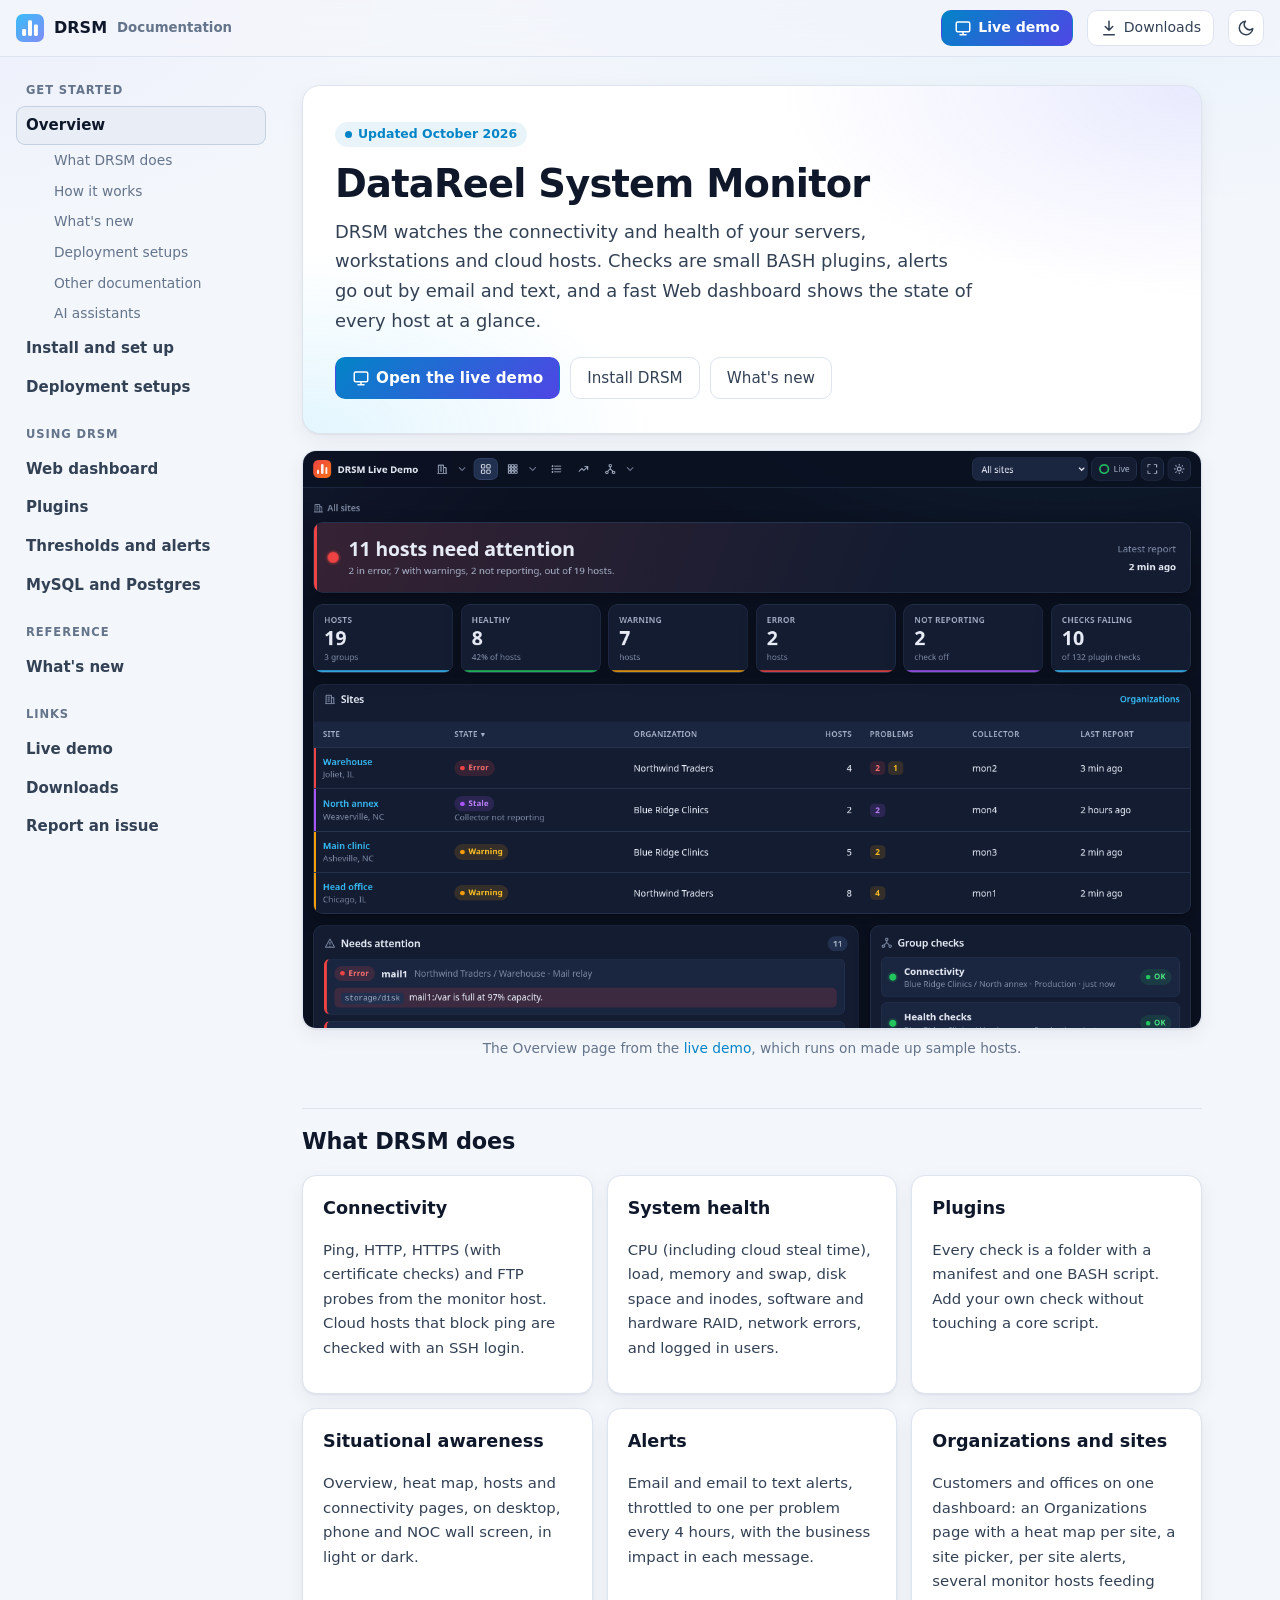
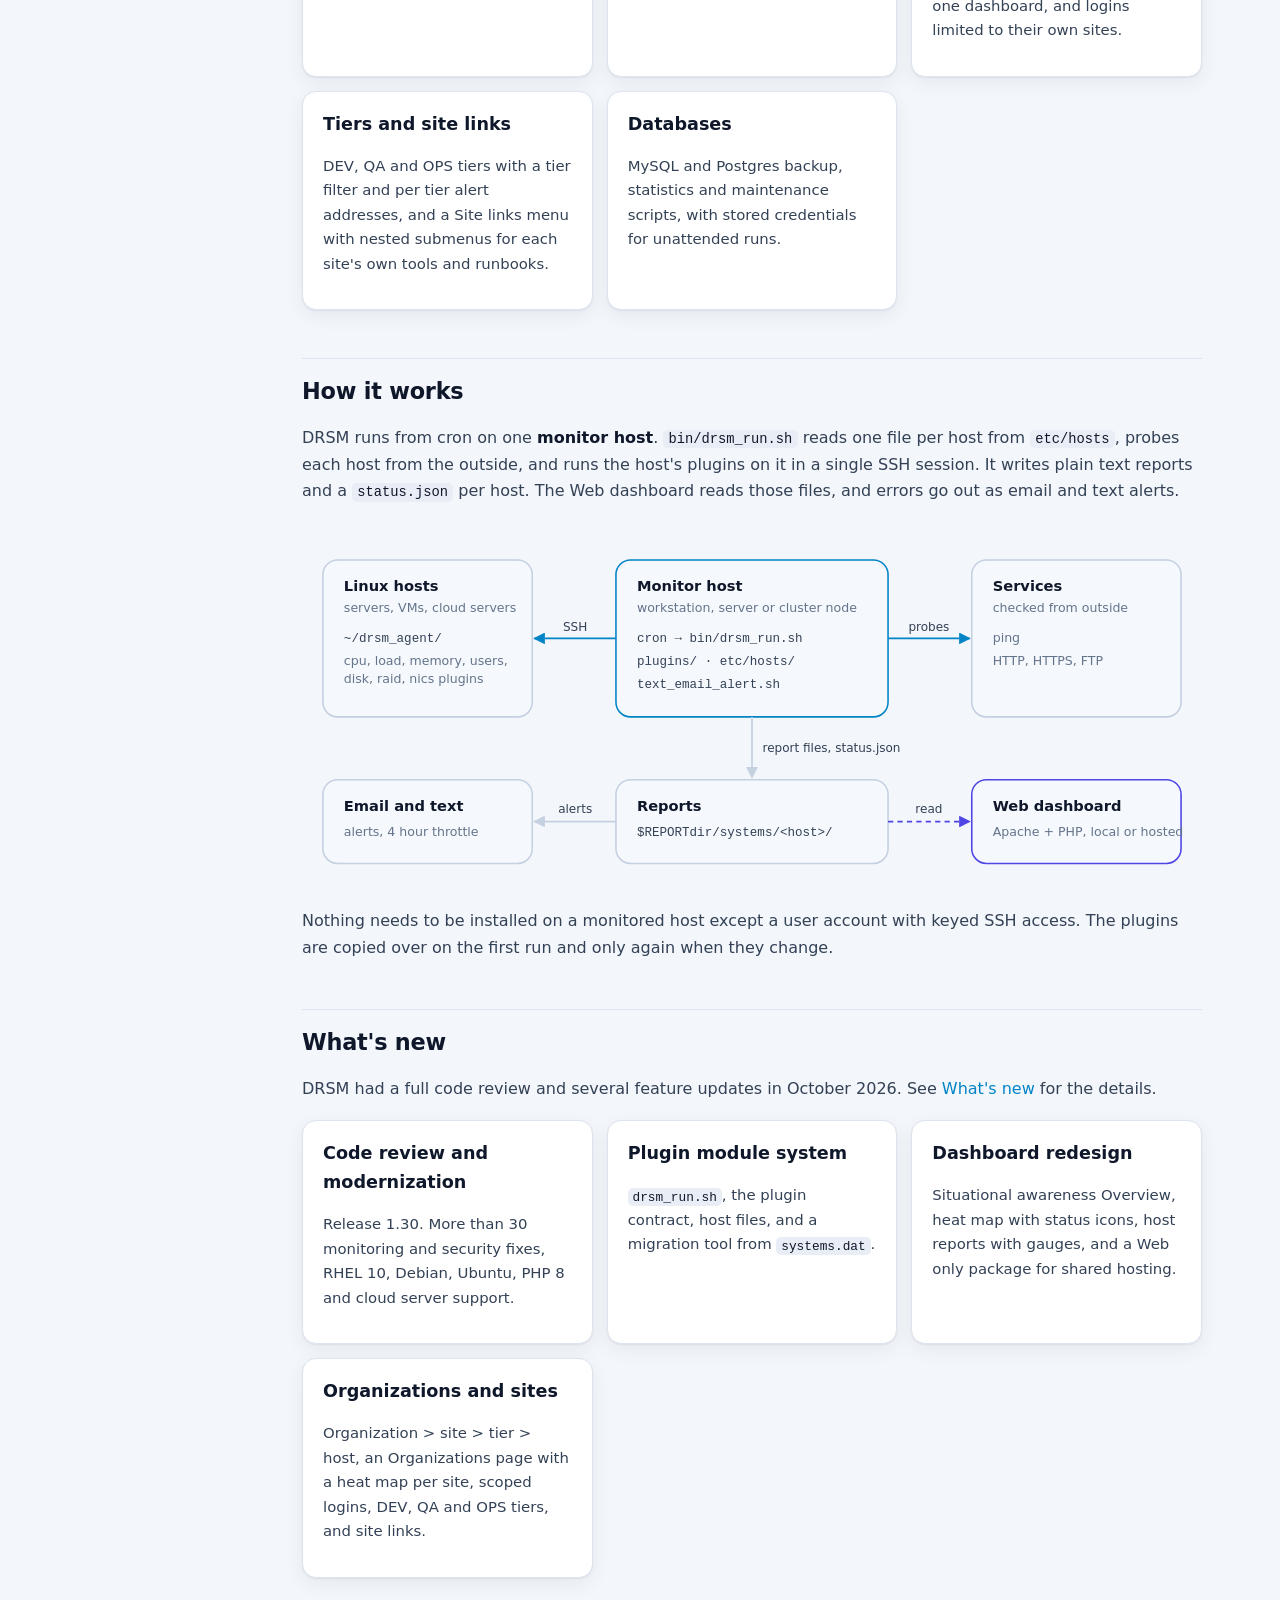
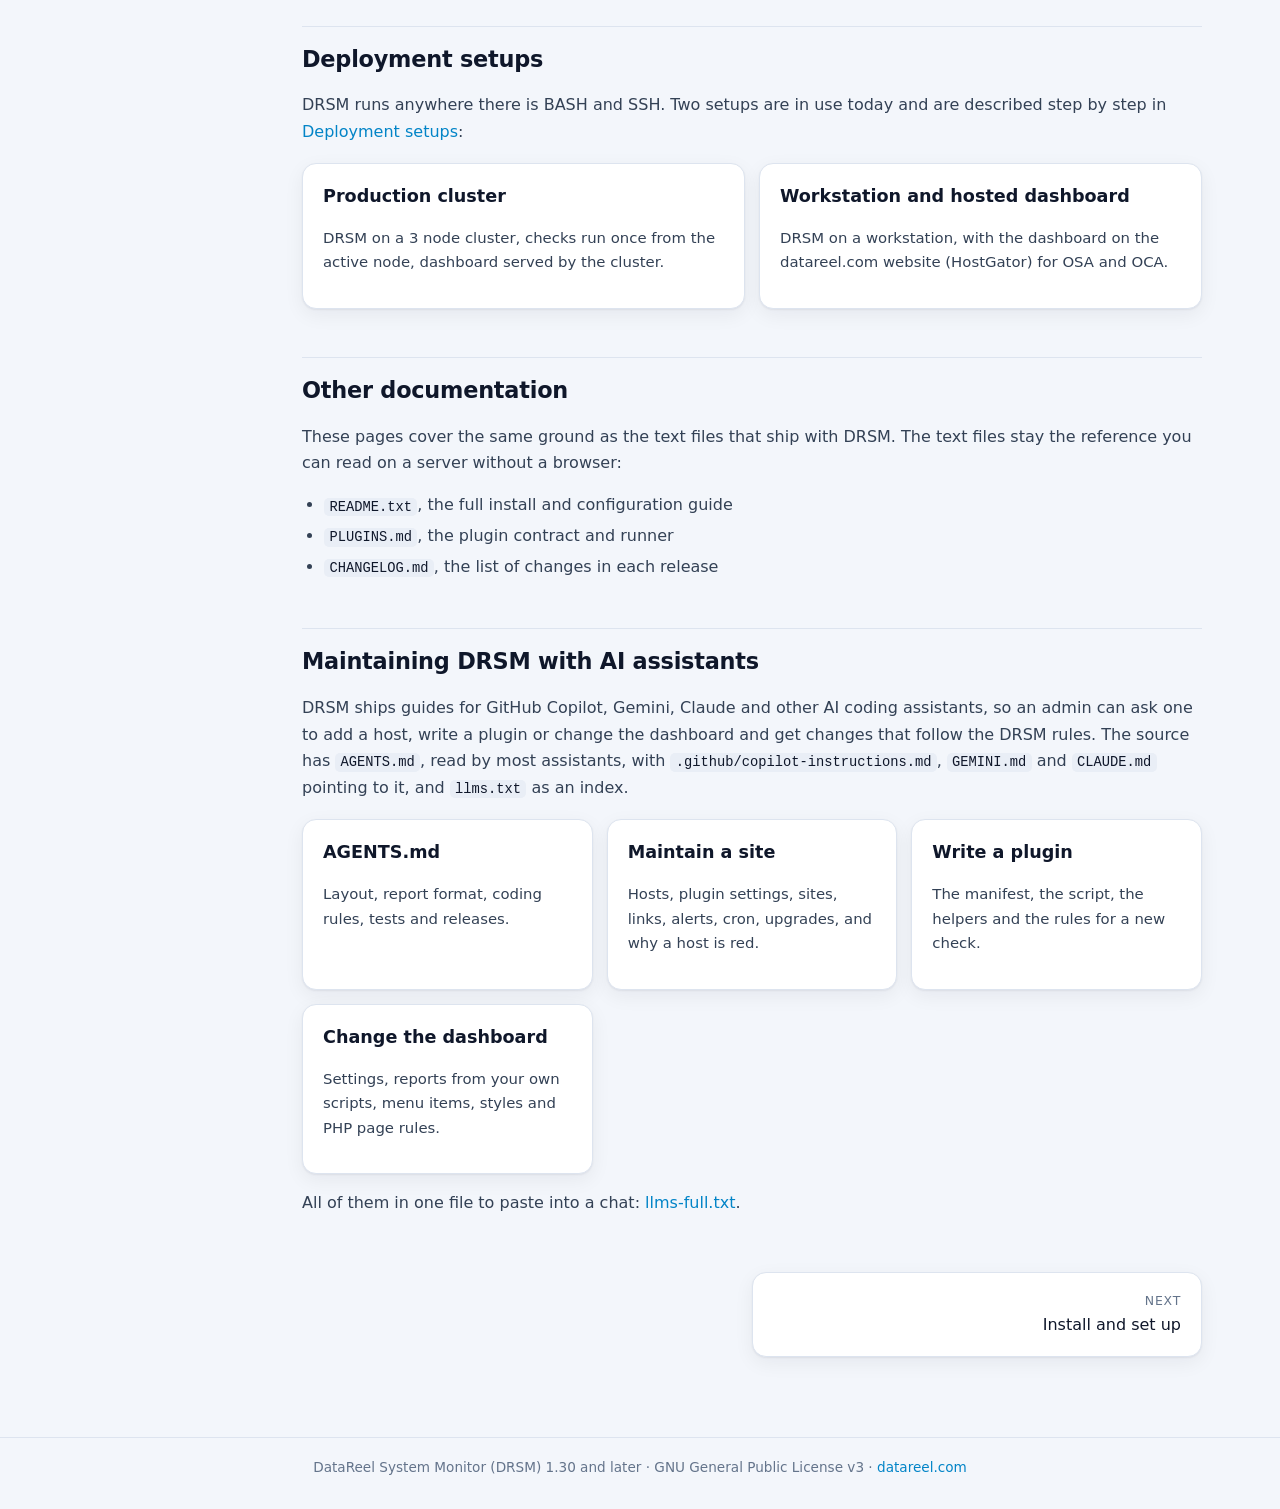
==== docs/index.html @ ded2a97a "AI assistant guides: AGENTS.md, Copilot/Gemini/Claude files, llms.txt, docs/ai Co-Authored-By: Claud" ====
<!DOCTYPE html>
<html lang="en">
<head>
<meta charset="utf-8">
<meta name="viewport" content="width=device-width, initial-scale=1">
<title>DRSM Documentation</title>
<meta name="description" content="DataReel System Monitor documentation: connectivity and health monitoring for servers, workstations and cloud hosts.">
<link rel="icon" href="images/logo.svg" type="image/svg+xml">
<link rel="stylesheet" href="docs.css">
<script src="docs.js"></script>
</head>
<body>
<a class="skip" href="#main">Skip to content</a>
<header class="topbar">
  <div class="topbar-inner">
    <button class="tool icon-only menu-btn" type="button" data-action="menu" aria-label="Menu" aria-expanded="false"><svg class="icon" viewBox="0 0 24 24" fill="none" stroke="currentColor" stroke-width="2" stroke-linecap="round" aria-hidden="true"><path d="M4 6h16M4 12h16M4 18h16"/></svg></button>
    <a class="brand" href="index.html"><img src="images/logo.svg" alt="">DRSM <small>Documentation</small></a>
    <span class="spacer"></span>
    <a class="tool primary" href="https://datareel.com/drsm/dashboard/"><svg class="icon" viewBox="0 0 24 24" fill="none" stroke="currentColor" stroke-width="2" stroke-linecap="round" stroke-linejoin="round" aria-hidden="true"><rect x="3" y="4" width="18" height="13" rx="2"/><path d="M8 21h8M12 17v4"/></svg><span>Live demo</span></a>
    <a class="tool hide-sm" href="https://datareel.com/downloads/drsm/"><svg class="icon" viewBox="0 0 24 24" fill="none" stroke="currentColor" stroke-width="2" stroke-linecap="round" stroke-linejoin="round" aria-hidden="true"><path d="M12 3v12M7 10l5 5 5-5M5 21h14"/></svg><span>Downloads</span></a>
    <button class="tool icon-only" type="button" data-action="theme" aria-label="Switch light or dark theme"><svg class="icon sun" viewBox="0 0 24 24" fill="none" stroke="currentColor" stroke-width="2" stroke-linecap="round" aria-hidden="true"><circle cx="12" cy="12" r="4"/><path d="M12 2v2M12 20v2M4.93 4.93l1.41 1.41M17.66 17.66l1.41 1.41M2 12h2M20 12h2M4.93 19.07l1.41-1.41M17.66 6.34l1.41-1.41"/></svg><svg class="icon moon" viewBox="0 0 24 24" fill="none" stroke="currentColor" stroke-width="2" stroke-linecap="round" stroke-linejoin="round" aria-hidden="true"><path d="M21 12.8A9 9 0 1 1 11.2 3a7 7 0 0 0 9.8 9.8z"/></svg></button>
  </div>
</header>
<div class="layout">
  <nav class="sidebar" aria-label="Documentation">
    <h4>Get started</h4><a href="index.html" class="active" aria-current="page">Overview</a><div class="toc"><a href="#what">What DRSM does</a><a href="#how">How it works</a><a href="#new">What's new</a><a href="#setups">Deployment setups</a><a href="#docs">Other documentation</a><a href="#ai">AI assistants</a></div><a href="install.html">Install and set up</a><a href="deployment.html">Deployment setups</a><h4>Using DRSM</h4><a href="dashboard.html">Web dashboard</a><a href="plugins.html">Plugins</a><a href="alerts.html">Thresholds and alerts</a><a href="databases.html">MySQL and Postgres</a><h4>Reference</h4><a href="changelog.html">What's new</a><h4>Links</h4><a href="https://datareel.com/drsm/dashboard/">Live demo</a><a href="https://datareel.com/downloads/drsm/">Downloads</a><a href="https://datareel.com/contact.php">Report an issue</a>
  </nav>
  <main class="content" id="main">
<section class="hero">
  <span class="badge new">Updated October 2026</span>
  <h1 style="margin-top:14px">DataReel System Monitor</h1>
  <p class="lead">DRSM watches the connectivity and health of your servers, workstations and cloud hosts. Checks are small BASH plugins, alerts go out by email and text, and a fast Web dashboard shows the state of every host at a glance.</p>
  <div class="actions">
    <a class="tool primary" href="https://datareel.com/drsm/dashboard/"><svg class="icon" viewBox="0 0 24 24" fill="none" stroke="currentColor" stroke-width="2" stroke-linecap="round" stroke-linejoin="round" aria-hidden="true"><rect x="3" y="4" width="18" height="13" rx="2"/><path d="M8 21h8M12 17v4"/></svg><span>Open the live demo</span></a>
    <a class="tool" href="install.html">Install DRSM</a>
    <a class="tool" href="changelog.html">What's new</a>
  </div>
</section>

<figure>
  <img src="images/overview.png" width="1400" height="900" alt="The DRSM Overview page for all sites: a red banner saying 11 hosts need attention, counts of healthy, warning, error and not reporting hosts, a table of sites, a Needs attention list and group checks.">
  <figcaption>The Overview page from the <a href="https://datareel.com/drsm/dashboard/">live demo</a>, which runs on made up sample hosts.</figcaption>
</figure>

<h2 id="what">What DRSM does</h2>
<div class="grid">
  <div class="card"><h3>Connectivity</h3><p>Ping, HTTP, HTTPS (with certificate checks) and FTP probes from the monitor host. Cloud hosts that block ping are checked with an SSH login.</p></div>
  <div class="card"><h3>System health</h3><p>CPU (including cloud steal time), load, memory and swap, disk space and inodes, software and hardware RAID, network errors, and logged in users.</p></div>
  <div class="card"><h3>Plugins</h3><p>Every check is a folder with a manifest and one BASH script. Add your own check without touching a core script.</p></div>
  <div class="card"><h3>Situational awareness</h3><p>Overview, heat map, hosts and connectivity pages, on desktop, phone and NOC wall screen, in light or dark.</p></div>
  <div class="card"><h3>Alerts</h3><p>Email and email to text alerts, throttled to one per problem every 4 hours, with the business impact in each message.</p></div>
  <div class="card"><h3>Organizations and sites</h3><p>Customers and offices on one dashboard: an Organizations page with a heat map per site, a site picker, per site alerts, several monitor hosts feeding one dashboard, and logins limited to their own sites.</p></div>
  <div class="card"><h3>Tiers and site links</h3><p>DEV, QA and OPS tiers with a tier filter and per tier alert addresses, and a Site links menu with nested submenus for each site's own tools and runbooks.</p></div>
  <div class="card"><h3>Databases</h3><p>MySQL and Postgres backup, statistics and maintenance scripts, with stored credentials for unattended runs.</p></div>
</div>

<h2 id="how">How it works</h2>
<p>DRSM runs from cron on one <strong>monitor host</strong>. <code>bin/drsm_run.sh</code> reads one file per host from <code>etc/hosts</code>, probes each host from the outside, and runs the host's plugins on it in a single SSH session. It writes plain text reports and a <code>status.json</code> per host. The Web dashboard reads those files, and errors go out as email and text alerts.</p>

<svg class="diagram" viewBox="0 0 860 330" role="img" aria-labelledby="dg-t">
<title id="dg-t">How DRSM works: the monitor host runs drsm_run.sh from cron, probes hosts from outside, runs plugins on hosts over SSH, and writes reports that the Web dashboard reads.</title>
<defs>
  <marker id="a1" viewBox="0 0 10 10" refX="9" refY="5" markerWidth="7" markerHeight="7" orient="auto-start-reverse"><path class="ah" d="M0 0L10 5L0 10z"/></marker>
  <marker id="a2" viewBox="0 0 10 10" refX="9" refY="5" markerWidth="7" markerHeight="7" orient="auto-start-reverse"><path class="ah hi" d="M0 0L10 5L0 10z"/></marker>
  <marker id="a3" viewBox="0 0 10 10" refX="9" refY="5" markerWidth="7" markerHeight="7" orient="auto-start-reverse"><path class="ah alt" d="M0 0L10 5L0 10z"/></marker>
</defs>
<rect class="box hi" x="300" y="20" width="260" height="150" rx="14"/>
<text class="t" x="320" y="50">Monitor host</text>
<text class="s" x="320" y="70">workstation, server or cluster node</text>
<text class="m" x="320" y="98">cron &#8594; bin/drsm_run.sh</text>
<text class="m" x="320" y="120">plugins/ &#183; etc/hosts/</text>
<text class="m" x="320" y="142">text_email_alert.sh</text>

<rect class="box" x="20" y="20" width="200" height="150" rx="14"/>
<text class="t" x="40" y="50">Linux hosts</text>
<text class="s" x="40" y="70">servers, VMs, cloud servers</text>
<text class="m" x="40" y="98">~/drsm_agent/</text>
<text class="s" x="40" y="120">cpu, load, memory, users,</text>
<text class="s" x="40" y="138">disk, raid, nics plugins</text>

<rect class="box" x="640" y="20" width="200" height="150" rx="14"/>
<text class="t" x="660" y="50">Services</text>
<text class="s" x="660" y="70">checked from outside</text>
<text class="s" x="660" y="98">ping</text>
<text class="s" x="660" y="120">HTTP, HTTPS, FTP</text>

<rect class="box" x="300" y="230" width="260" height="80" rx="14"/>
<text class="t" x="320" y="260">Reports</text>
<text class="m" x="320" y="284">$REPORTdir/systems/&lt;host&gt;/</text>

<rect class="box alt" x="640" y="230" width="200" height="80" rx="14"/>
<text class="t" x="660" y="260">Web dashboard</text>
<text class="s" x="660" y="284">Apache + PHP, local or hosted</text>

<rect class="box" x="20" y="230" width="200" height="80" rx="14"/>
<text class="t" x="40" y="260">Email and text</text>
<text class="s" x="40" y="284">alerts, 4 hour throttle</text>

<path class="ln hi" d="M300 95H222" marker-end="url(#a2)"/>
<text class="lbl" x="261" y="88" text-anchor="middle">SSH</text>
<path class="ln hi" d="M560 95H638" marker-end="url(#a2)"/>
<text class="lbl" x="599" y="88" text-anchor="middle">probes</text>
<path class="ln" d="M430 170V228" marker-end="url(#a1)"/>
<text class="lbl" x="440" y="204">report files, status.json</text>
<path class="ln alt" d="M560 270H638" marker-end="url(#a3)"/>
<text class="lbl" x="599" y="262" text-anchor="middle">read</text>
<path class="ln" d="M300 270H222" marker-end="url(#a1)"/>
<text class="lbl" x="261" y="262" text-anchor="middle">alerts</text>
</svg>

<p>Nothing needs to be installed on a monitored host except a user account with keyed SSH access. The plugins are copied over on the first run and only again when they change.</p>

<h2 id="new">What's new</h2>
<p>DRSM had a full code review and several feature updates in October 2026. See <a href="changelog.html">What's new</a> for the details.</p>
<div class="grid">
  <a class="card" href="changelog.html#v130"><h3>Code review and modernization</h3><p>Release 1.30. More than 30 monitoring and security fixes, RHEL 10, Debian, Ubuntu, PHP 8 and cloud server support.</p></a>
  <a class="card" href="plugins.html"><h3>Plugin module system</h3><p><code>drsm_run.sh</code>, the plugin contract, host files, and a migration tool from <code>systems.dat</code>.</p></a>
  <a class="card" href="dashboard.html"><h3>Dashboard redesign</h3><p>Situational awareness Overview, heat map with status icons, host reports with gauges, and a Web only package for shared hosting.</p></a>
  <a class="card" href="plugins.html#sites"><h3>Organizations and sites</h3><p>Organization &gt; site &gt; tier &gt; host, an Organizations page with a heat map per site, scoped logins, DEV, QA and OPS tiers, and site links.</p></a>
</div>

<h2 id="setups">Deployment setups</h2>
<p>DRSM runs anywhere there is BASH and SSH. Two setups are in use today and are described step by step in <a href="deployment.html">Deployment setups</a>:</p>
<div class="grid">
  <a class="card" href="deployment.html#cluster"><h3>Production cluster</h3><p>DRSM on a 3 node cluster, checks run once from the active node, dashboard served by the cluster.</p></a>
  <a class="card" href="deployment.html#workstation"><h3>Workstation and hosted dashboard</h3><p>DRSM on a workstation, with the dashboard on the datareel.com website (HostGator) for OSA and OCA.</p></a>
</div>

<h2 id="docs">Other documentation</h2>
<p>These pages cover the same ground as the text files that ship with DRSM. The text files stay the reference you can read on a server without a browser:</p>
<ul>
  <li><code>README.txt</code>, the full install and configuration guide</li>
  <li><code>PLUGINS.md</code>, the plugin contract and runner</li>
  <li><code>CHANGELOG.md</code>, the list of changes in each release</li>
</ul>

<h2 id="ai">Maintaining DRSM with AI assistants</h2>
<p>DRSM ships guides for GitHub Copilot, Gemini, Claude and other AI coding assistants, so an admin can ask one to add a host, write a plugin or change the dashboard and get changes that follow the DRSM rules. The source has <code>AGENTS.md</code>, read by most assistants, with <code>.github/copilot-instructions.md</code>, <code>GEMINI.md</code> and <code>CLAUDE.md</code> pointing to it, and <code>llms.txt</code> as an index.</p>
<div class="grid">
  <a class="card" href="ai/AGENTS.md"><h3>AGENTS.md</h3><p>Layout, report format, coding rules, tests and releases.</p></a>
  <a class="card" href="ai/maintain-a-site.md"><h3>Maintain a site</h3><p>Hosts, plugin settings, sites, links, alerts, cron, upgrades, and why a host is red.</p></a>
  <a class="card" href="ai/write-a-plugin.md"><h3>Write a plugin</h3><p>The manifest, the script, the helpers and the rules for a new check.</p></a>
  <a class="card" href="ai/change-the-dashboard.md"><h3>Change the dashboard</h3><p>Settings, reports from your own scripts, menu items, styles and PHP page rules.</p></a>
</div>
<p>All of them in one file to paste into a chat: <a href="ai/llms-full.txt">llms-full.txt</a>.</p>
<nav class="pager" aria-label="Previous and next page"><a class="card next" href="install.html"><small>Next</small>Install and set up</a></nav>
  </main>
</div>
<footer class="foot">DataReel System Monitor (DRSM) 1.30 and later &middot; GNU General Public License v3 &middot; <a href="https://datareel.com/info_drsm.php">datareel.com</a></footer>
</body>
</html>
---- docs/docs.css ----
/*
 * DataReel System Monitor (DRSM) documentation styles.
 * Same colors and look as the Web dashboard (www/css/drsm.css), with
 * no external fonts or scripts, so the docs read offline.
 */

/* ---------- Tokens ---------- */

:root {
  --bg: #0b1120;
  --surface: #131c31;
  --surface-2: #1a2540;
  --surface-3: #22304f;
  --border: #26334f;
  --border-strong: #34446a;
  --text: #e6ebf5;
  --text-2: #a7b2c8;
  --muted: #7d89a3;
  --accent: #38bdf8;
  --accent-2: #818cf8;
  --ok: #22c55e;
  --ok-bg: rgba(34, 197, 94, .14);
  --ok-ink: #4ade80;
  --warn: #f59e0b;
  --warn-bg: rgba(245, 158, 11, .15);
  --warn-ink: #fbbf24;
  --err: #ef4444;
  --err-bg: rgba(239, 68, 68, .16);
  --err-ink: #f87171;
  --info-bg: rgba(56, 189, 248, .12);
  --code-bg: #0d1528;
  --shadow: 0 1px 2px rgba(0, 0, 0, .3), 0 8px 24px rgba(0, 0, 0, .25);
  --radius: 14px;
  --radius-sm: 9px;
  --font: system-ui, -apple-system, "Segoe UI", Roboto, "Helvetica Neue", Arial, "Noto Sans", sans-serif;
  --mono: ui-monospace, SFMono-Regular, Menlo, Consolas, "Liberation Mono", monospace;
  --gutter: 16px;
  --side: 250px;
  color-scheme: dark;
}

:root[data-theme="light"] {
  --bg: #f3f6fb;
  --surface: #ffffff;
  --surface-2: #f5f8fc;
  --surface-3: #e9eef6;
  --border: #dde4ef;
  --border-strong: #c5d0e1;
  --text: #0f172a;
  --text-2: #334155;
  --muted: #64748b;
  --accent: #0284c7;
  --accent-2: #4f46e5;
  --ok-ink: #15803d;
  --ok-bg: rgba(34, 197, 94, .13);
  --warn-ink: #b45309;
  --warn-bg: rgba(245, 158, 11, .16);
  --err-ink: #b91c1c;
  --err-bg: rgba(239, 68, 68, .12);
  --info-bg: rgba(2, 132, 199, .09);
  --code-bg: #f1f5fb;
  --shadow: 0 1px 2px rgba(15, 23, 42, .06), 0 6px 20px rgba(15, 23, 42, .06);
  color-scheme: light;
}

@media (prefers-color-scheme: light) {
  :root:not([data-theme="dark"]) {
    --bg: #f3f6fb;
    --surface: #ffffff;
    --surface-2: #f5f8fc;
    --surface-3: #e9eef6;
    --border: #dde4ef;
    --border-strong: #c5d0e1;
    --text: #0f172a;
    --text-2: #334155;
    --muted: #64748b;
    --accent: #0284c7;
    --accent-2: #4f46e5;
    --ok-ink: #15803d;
    --ok-bg: rgba(34, 197, 94, .13);
    --warn-ink: #b45309;
    --warn-bg: rgba(245, 158, 11, .16);
    --err-ink: #b91c1c;
    --err-bg: rgba(239, 68, 68, .12);
    --info-bg: rgba(2, 132, 199, .09);
    --code-bg: #f1f5fb;
    --shadow: 0 1px 2px rgba(15, 23, 42, .06), 0 6px 20px rgba(15, 23, 42, .06);
    color-scheme: light;
  }
}

/* ---------- Base ---------- */

*, *::before, *::after { box-sizing: border-box; }
html { -webkit-text-size-adjust: 100%; scroll-behavior: smooth; scroll-padding-top: 76px; }
body {
  margin: 0;
  background:
    radial-gradient(1200px 500px at 85% -10%, rgba(56, 189, 248, .08), transparent 60%),
    radial-gradient(900px 400px at -10% 0%, rgba(129, 140, 248, .07), transparent 60%),
    var(--bg);
  background-attachment: fixed;
  color: var(--text);
  font: 16px/1.65 var(--font);
  -webkit-font-smoothing: antialiased;
}
a { color: var(--accent); text-decoration: none; }
a:hover { text-decoration: underline; }
:focus-visible { outline: 2px solid var(--accent); outline-offset: 2px; border-radius: 6px; }
.skip { position: absolute; left: -999px; top: 8px; z-index: 50; background: var(--accent); color: #fff; padding: 8px 12px; border-radius: 8px; }
.skip:focus { left: 8px; }
.icon { width: 18px; height: 18px; flex: none; }

/* ---------- Top bar ---------- */

.topbar {
  position: sticky; top: 0; z-index: 30;
  background: color-mix(in srgb, var(--bg) 82%, transparent);
  -webkit-backdrop-filter: saturate(1.4) blur(12px);
  backdrop-filter: saturate(1.4) blur(12px);
  border-bottom: 1px solid var(--border);
}
@supports not (background: color-mix(in srgb, red, blue)) { .topbar { background: var(--bg); } }
.topbar-inner {
  max-width: 1320px; margin: 0 auto;
  padding: 10px var(--gutter);
  display: flex; align-items: center; gap: 14px;
}
.brand { display: flex; align-items: center; gap: 10px; color: var(--text); font-weight: 700; white-space: nowrap; }
.brand:hover { text-decoration: none; }
.brand img { width: 28px; height: 28px; }
.brand small { color: var(--muted); font-weight: 550; }
.spacer { flex: 1; }
.tool {
  display: inline-flex; align-items: center; gap: 6px;
  height: 36px; padding: 0 12px; border-radius: 10px;
  border: 1px solid var(--border); background: var(--surface);
  color: var(--text-2); font: inherit; font-size: .88rem; cursor: pointer; white-space: nowrap;
}
.tool:hover { color: var(--text); border-color: var(--border-strong); text-decoration: none; }
.tool.icon-only { width: 36px; padding: 0; justify-content: center; }
.tool.primary { background: linear-gradient(135deg, var(--accent), var(--accent-2)); border-color: transparent; color: #fff; font-weight: 600; }
:root[data-theme="light"] [data-action="theme"] .sun,
:root:not([data-theme="light"]) [data-action="theme"] .moon { display: none; }
.menu-btn { display: none; }

/* ---------- Layout ---------- */

.layout {
  max-width: 1320px; margin: 0 auto;
  padding: 0 var(--gutter);
  display: grid; grid-template-columns: var(--side) minmax(0, 1fr); gap: 36px;
}
.sidebar {
  position: sticky; top: 57px; align-self: start;
  max-height: calc(100vh - 57px); overflow-y: auto;
  padding: 24px 0 40px;
}
.sidebar h4 { margin: 18px 10px 6px; font-size: .72rem; letter-spacing: .08em; text-transform: uppercase; color: var(--muted); }
.sidebar h4:first-child { margin-top: 0; }
.sidebar a {
  display: flex; align-items: center; gap: 10px;
  padding: 7px 10px; border-radius: 9px;
  color: var(--text-2); font-size: .94rem; font-weight: 550;
}
.sidebar a:hover { background: var(--surface-2); color: var(--text); text-decoration: none; }
.sidebar a.active { background: var(--surface-3); color: var(--text); box-shadow: inset 0 0 0 1px var(--border-strong); }
.sidebar .toc a { padding: 4px 10px 4px 38px; font-size: .86rem; font-weight: 450; color: var(--muted); }
.sidebar .toc a:hover { color: var(--text); background: none; }

.content { min-width: 0; padding: 28px 0 60px; max-width: 900px; }
.content > * + * { margin-top: 16px; }
.content h1 { font-size: 2.1rem; line-height: 1.2; letter-spacing: -.02em; margin: 0; }
.content h2 {
  font-size: 1.4rem; line-height: 1.3; letter-spacing: -.01em;
  margin-top: 48px; padding-top: 18px; border-top: 1px solid var(--border);
}
.content h3 { font-size: 1.1rem; margin-top: 30px; }
.content h2 a.anchor, .content h3 a.anchor { color: var(--muted); opacity: 0; margin-left: 8px; font-weight: 400; }
.content h2:hover a.anchor, .content h3:hover a.anchor { opacity: 1; }
.lead { font-size: 1.12rem; color: var(--text-2); }
.content p, .content li { color: var(--text-2); }
.content strong { color: var(--text); }
.content ul, .content ol { padding-left: 1.4em; }
.content li + li { margin-top: 4px; }

/* ---------- Code ---------- */

code { font-family: var(--mono); font-size: .86em; background: var(--surface-3); color: var(--text); padding: .12em .38em; border-radius: 5px; }
pre {
  position: relative;
  margin: 16px 0 0; padding: 14px 16px;
  background: var(--code-bg); border: 1px solid var(--border); border-radius: var(--radius-sm);
  overflow-x: auto; font: .85rem/1.6 var(--mono); color: var(--text);
}
pre code { background: none; padding: 0; font-size: inherit; color: inherit; }
pre .c { color: var(--muted); }
pre .p { color: var(--accent); user-select: none; }
pre .r { color: var(--err-ink); user-select: none; }
.copy {
  position: absolute; top: 8px; right: 8px;
  padding: 3px 9px; border-radius: 7px; border: 1px solid var(--border);
  background: var(--surface); color: var(--muted); font: .75rem var(--font); cursor: pointer;
  opacity: 0; transition: opacity .15s;
}
pre:hover .copy, .copy:focus { opacity: 1; }

/* ---------- Tables ---------- */

.table-wrap { overflow-x: auto; border: 1px solid var(--border); border-radius: var(--radius-sm); margin-top: 16px; }
table { width: 100%; border-collapse: collapse; font-size: .92rem; }
th, td { padding: 9px 14px; text-align: left; vertical-align: top; border-bottom: 1px solid var(--border); }
th { background: var(--surface-2); color: var(--muted); font-size: .75rem; letter-spacing: .06em; text-transform: uppercase; font-weight: 650; white-space: nowrap; }
td { color: var(--text-2); }
tr:last-child td { border-bottom: 0; }
td code { white-space: nowrap; }

/* ---------- Components ---------- */

.card {
  background: var(--surface); border: 1px solid var(--border);
  border-radius: var(--radius); box-shadow: var(--shadow); padding: 18px 20px;
}
.grid { display: grid; gap: 14px; grid-template-columns: repeat(auto-fit, minmax(240px, 1fr)); margin-top: 18px; }
.grid .card h3 { margin: 0 0 6px; display: flex; align-items: center; gap: 10px; }
.grid .card p { font-size: .93rem; }
a.card { display: block; color: inherit; transition: border-color .15s, transform .15s; }
a.card:hover { text-decoration: none; border-color: var(--border-strong); transform: translateY(-1px); }
.badge {
  display: inline-flex; align-items: center; gap: 6px;
  padding: 2px 10px; border-radius: 999px; font-size: .78rem; font-weight: 650;
  background: var(--surface-3); color: var(--text-2); white-space: nowrap;
}
.badge::before { content: ""; width: 7px; height: 7px; border-radius: 50%; background: currentColor; }
.badge.ok { background: var(--ok-bg); color: var(--ok-ink); }
.badge.warn { background: var(--warn-bg); color: var(--warn-ink); }
.badge.err { background: var(--err-bg); color: var(--err-ink); }
.badge.new { background: var(--info-bg); color: var(--accent); }

.callout {
  border: 1px solid var(--border); border-left: 4px solid var(--accent);
  background: var(--info-bg); border-radius: var(--radius-sm);
  padding: 12px 16px; font-size: .94rem;
}
.callout.warn { border-left-color: var(--warn); background: var(--warn-bg); }
.callout.err { border-left-color: var(--err); background: var(--err-bg); }
.callout.ok { border-left-color: var(--ok); background: var(--ok-bg); }
.callout p { color: var(--text); }
.callout > * + * { margin-top: 8px; }
.callout pre { margin-top: 10px; }

.hero {
  position: relative; overflow: hidden;
  border: 1px solid var(--border); border-radius: calc(var(--radius) + 4px);
  background:
    radial-gradient(600px 300px at 100% 0%, rgba(129, 140, 248, .18), transparent 70%),
    radial-gradient(500px 260px at 0% 100%, rgba(56, 189, 248, .14), transparent 70%),
    var(--surface);
  padding: 34px 32px; box-shadow: var(--shadow);
}
.hero h1 { font-size: 2.4rem; }
.hero .lead { margin-top: 10px; max-width: 640px; }
.hero .actions { display: flex; flex-wrap: wrap; gap: 10px; margin-top: 22px; }
.hero .actions .tool { height: 42px; padding: 0 16px; font-size: .95rem; }

figure { margin: 20px 0 0; }
figure img {
  display: block; width: 100%; height: auto;
  border: 1px solid var(--border); border-radius: var(--radius); box-shadow: var(--shadow);
  background: var(--surface);
}
figcaption { margin-top: 8px; font-size: .86rem; color: var(--muted); text-align: center; }
.shots { display: grid; gap: 16px; grid-template-columns: repeat(auto-fit, minmax(300px, 1fr)); }
.shots.phone { grid-template-columns: minmax(0, 1fr) 220px; align-items: start; }

.steps { counter-reset: step; list-style: none; padding: 0 !important; }
.steps > li { position: relative; padding-left: 44px; margin-top: 18px !important; }
.steps > li::before {
  counter-increment: step; content: counter(step);
  position: absolute; left: 0; top: 0;
  width: 30px; height: 30px; border-radius: 50%;
  display: grid; place-items: center;
  background: linear-gradient(135deg, var(--accent), var(--accent-2)); color: #fff;
  font-weight: 700; font-size: .88rem;
}
.steps > li > strong:first-child { display: block; }

.diagram { width: 100%; height: auto; margin-top: 18px; }
.diagram .box { fill: var(--surface-2); stroke: var(--border-strong); stroke-width: 1.5; }
.diagram .box.hi { stroke: var(--accent); }
.diagram .box.alt { stroke: var(--accent-2); }
.diagram .t { fill: var(--text); font: 600 14px var(--font); }
.diagram .s { fill: var(--muted); font: 12px var(--font); }
.diagram .m { fill: var(--text-2); font: 12px var(--mono); }
.diagram .ln { stroke: var(--border-strong); stroke-width: 1.6; fill: none; }
.diagram .ln.hi { stroke: var(--accent); }
.diagram .ln.alt { stroke: var(--accent-2); stroke-dasharray: 5 4; }
.diagram .ah { fill: var(--border-strong); }
.diagram .ah.hi { fill: var(--accent); }
.diagram .ah.alt { fill: var(--accent-2); }
.diagram .lbl { fill: var(--text-2); font: 11.5px var(--font); }

.timeline { list-style: none; padding: 0 !important; border-left: 2px solid var(--border); margin-left: 8px; }
.timeline > li { position: relative; padding: 0 0 6px 24px; margin-top: 22px !important; }
.timeline > li::before {
  content: ""; position: absolute; left: -8px; top: 6px;
  width: 14px; height: 14px; border-radius: 50%;
  background: var(--bg); border: 3px solid var(--accent);
}
.timeline h3 { margin: 0 !important; display: flex; flex-wrap: wrap; align-items: center; gap: 10px; }
.timeline .meta { font-size: .85rem; color: var(--muted); }

.pager { display: flex; justify-content: space-between; gap: 14px; margin-top: 56px !important; }
.pager a { flex: 1; max-width: 50%; }
.pager a.next { text-align: right; margin-left: auto; }
.pager small { display: block; color: var(--muted); font-size: .78rem; text-transform: uppercase; letter-spacing: .06em; }

.foot {
  border-top: 1px solid var(--border); margin-top: 20px;
  padding: 18px var(--gutter) 30px; text-align: center; color: var(--muted); font-size: .85rem;
}

/* ---------- Small screens ---------- */

@media (max-width: 900px) {
  .layout { grid-template-columns: minmax(0, 1fr); gap: 0; }
  .menu-btn { display: inline-flex; }
  .sidebar {
    display: none; position: fixed; inset: 57px 0 0 0; z-index: 25;
    max-height: none; padding: 18px var(--gutter) 40px;
    background: var(--bg); border-top: 1px solid var(--border);
  }
  :root.nav-open .sidebar { display: block; }
  :root.nav-open body { overflow: hidden; }
  .content { padding-top: 20px; }
  .content h1, .hero h1 { font-size: 1.75rem; }
  .hero { padding: 24px 20px; }
  .brand small, .hide-sm { display: none; }
  .shots.phone { grid-template-columns: minmax(0, 1fr); }
  .shots.phone figure:last-child { max-width: 260px; margin-left: auto; margin-right: auto; }
  .pager { flex-direction: column; }
  .pager a { max-width: none; }
}

@media print {
  .topbar, .sidebar, .copy, .pager { display: none !important; }
  .layout { display: block; }
  body { background: #fff; color: #000; }
}
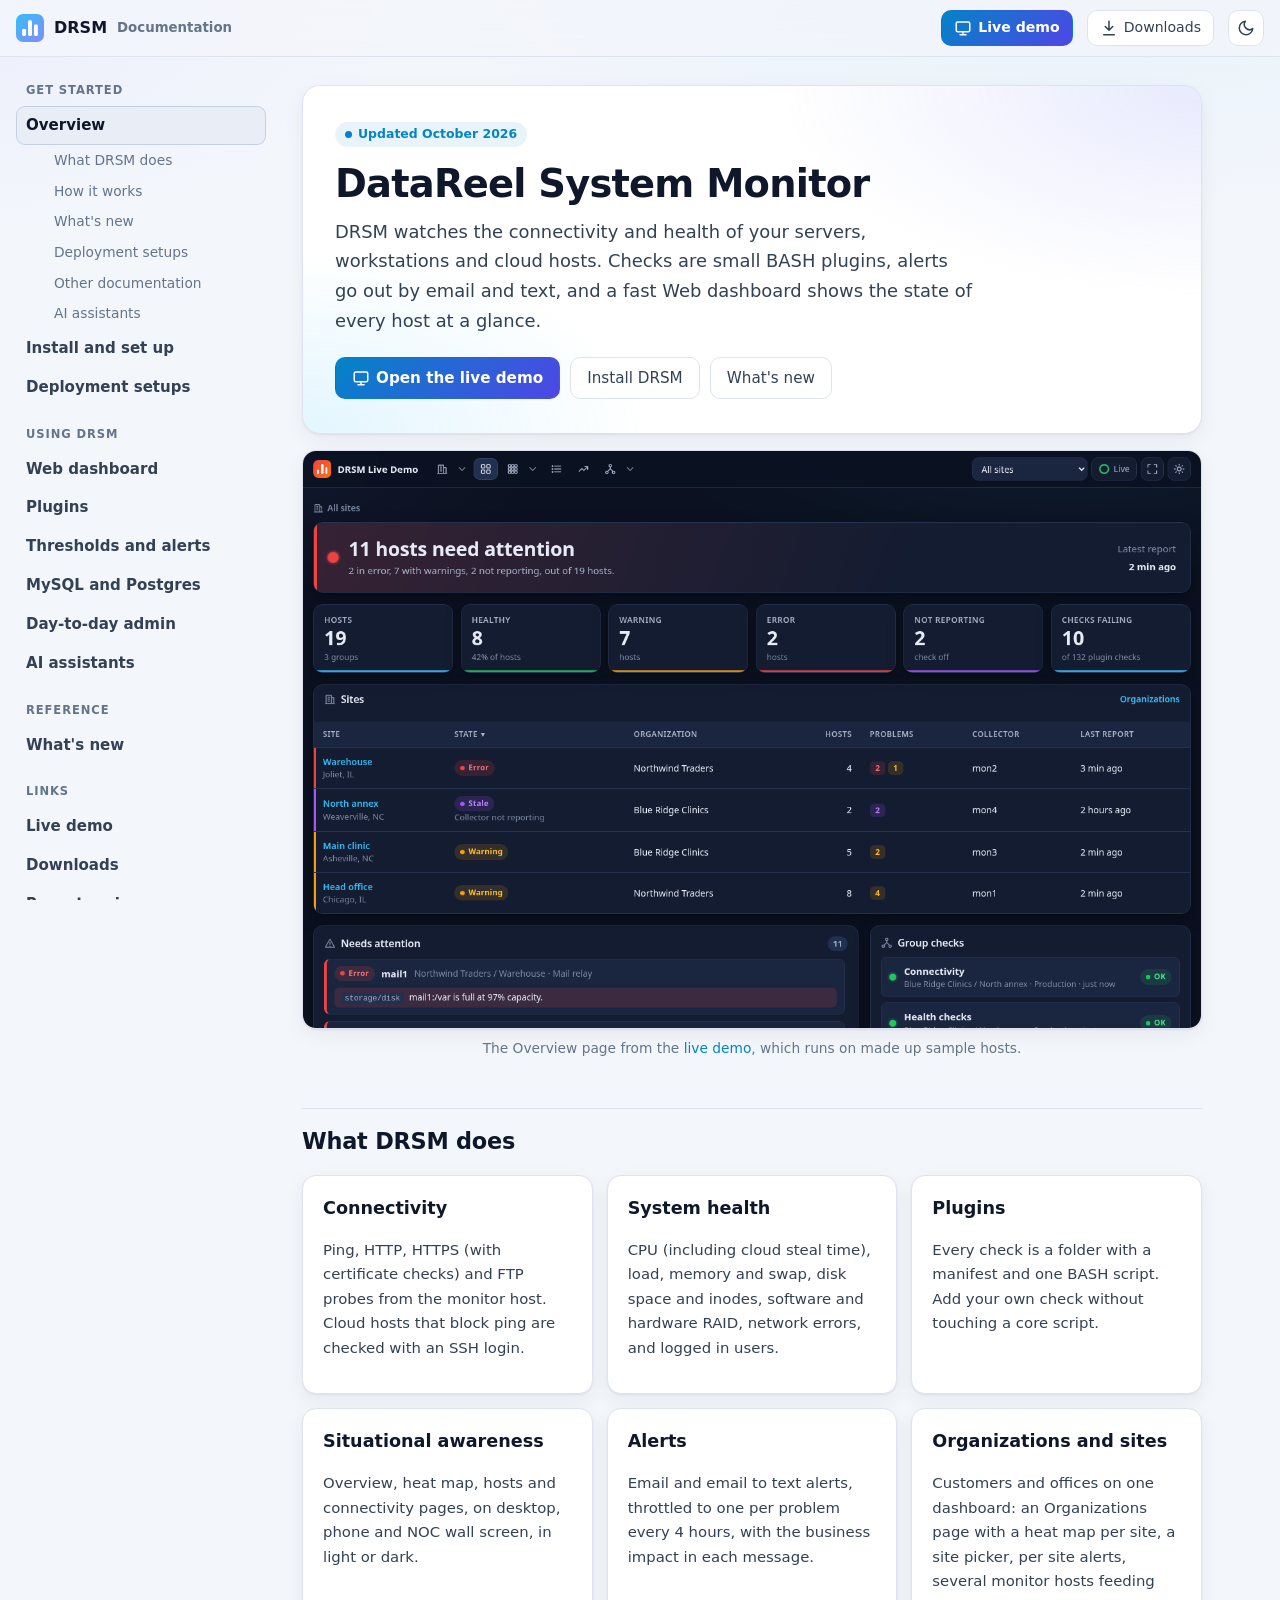
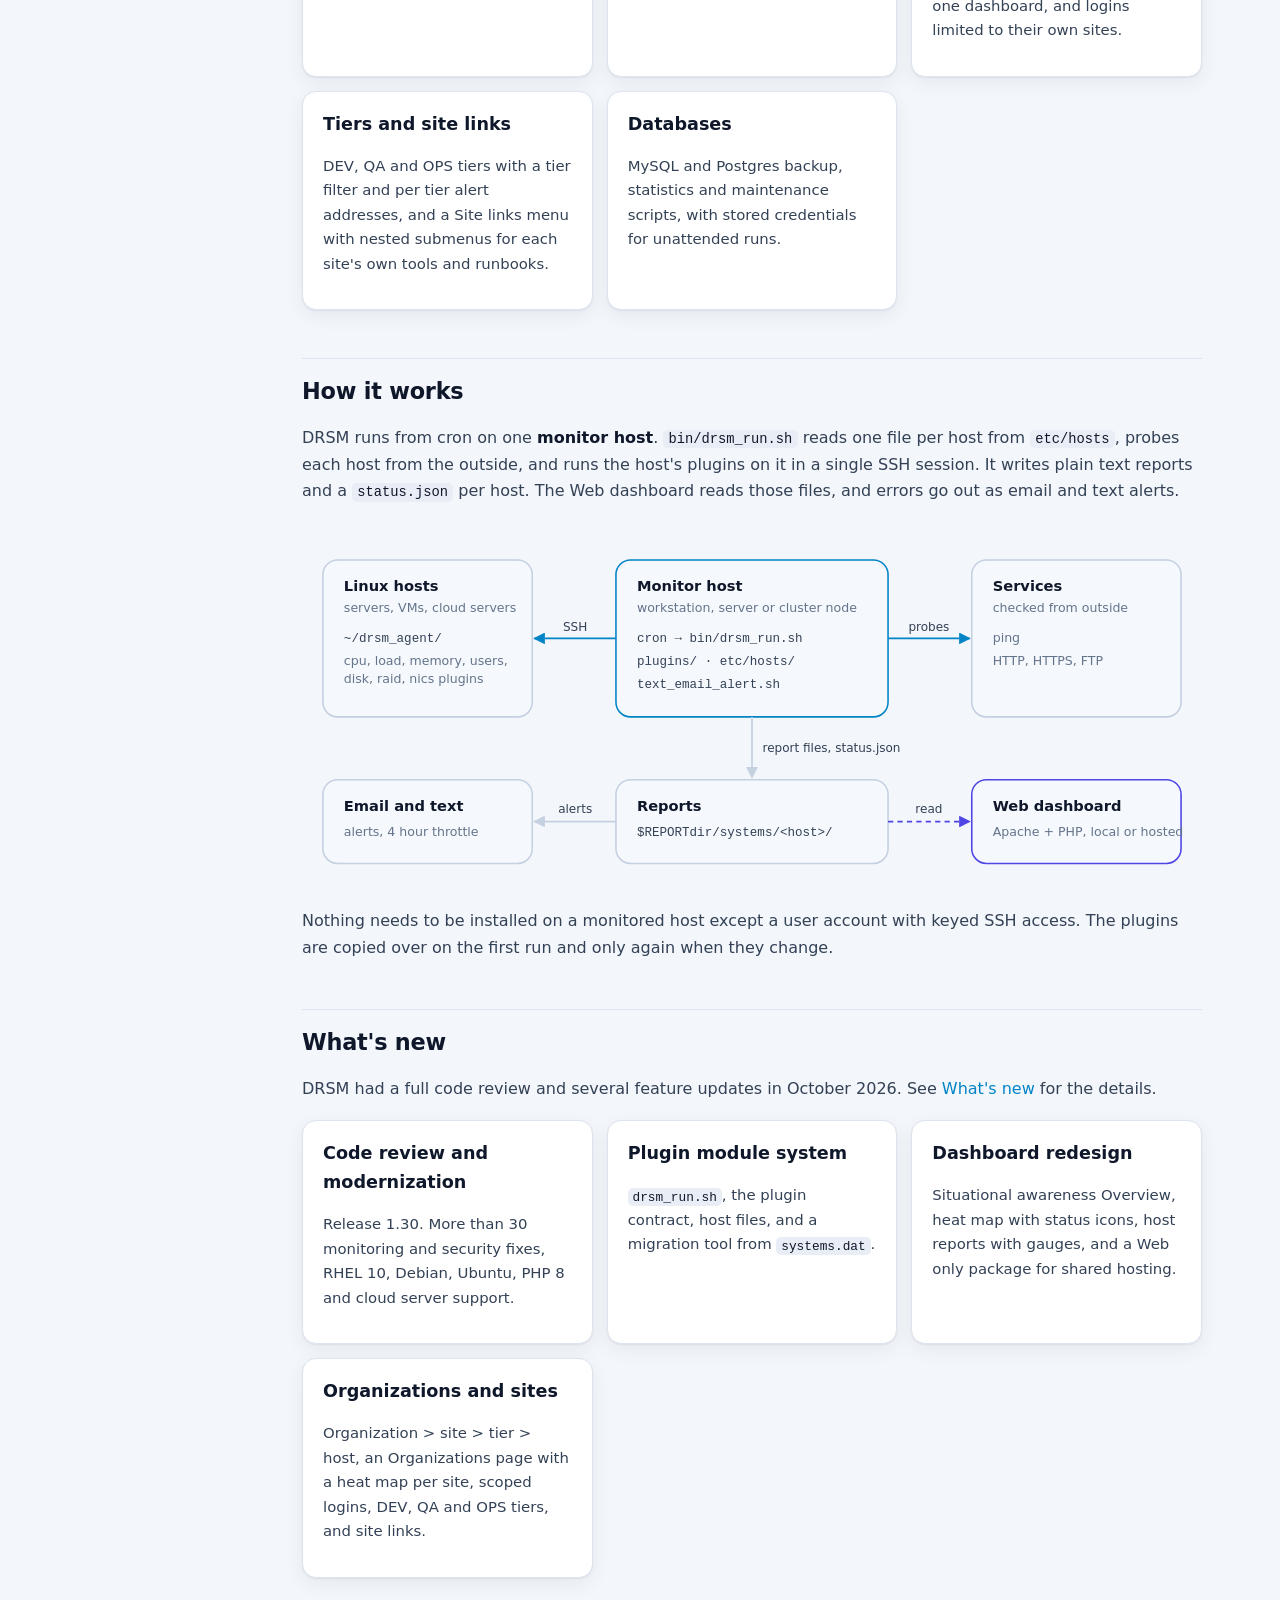
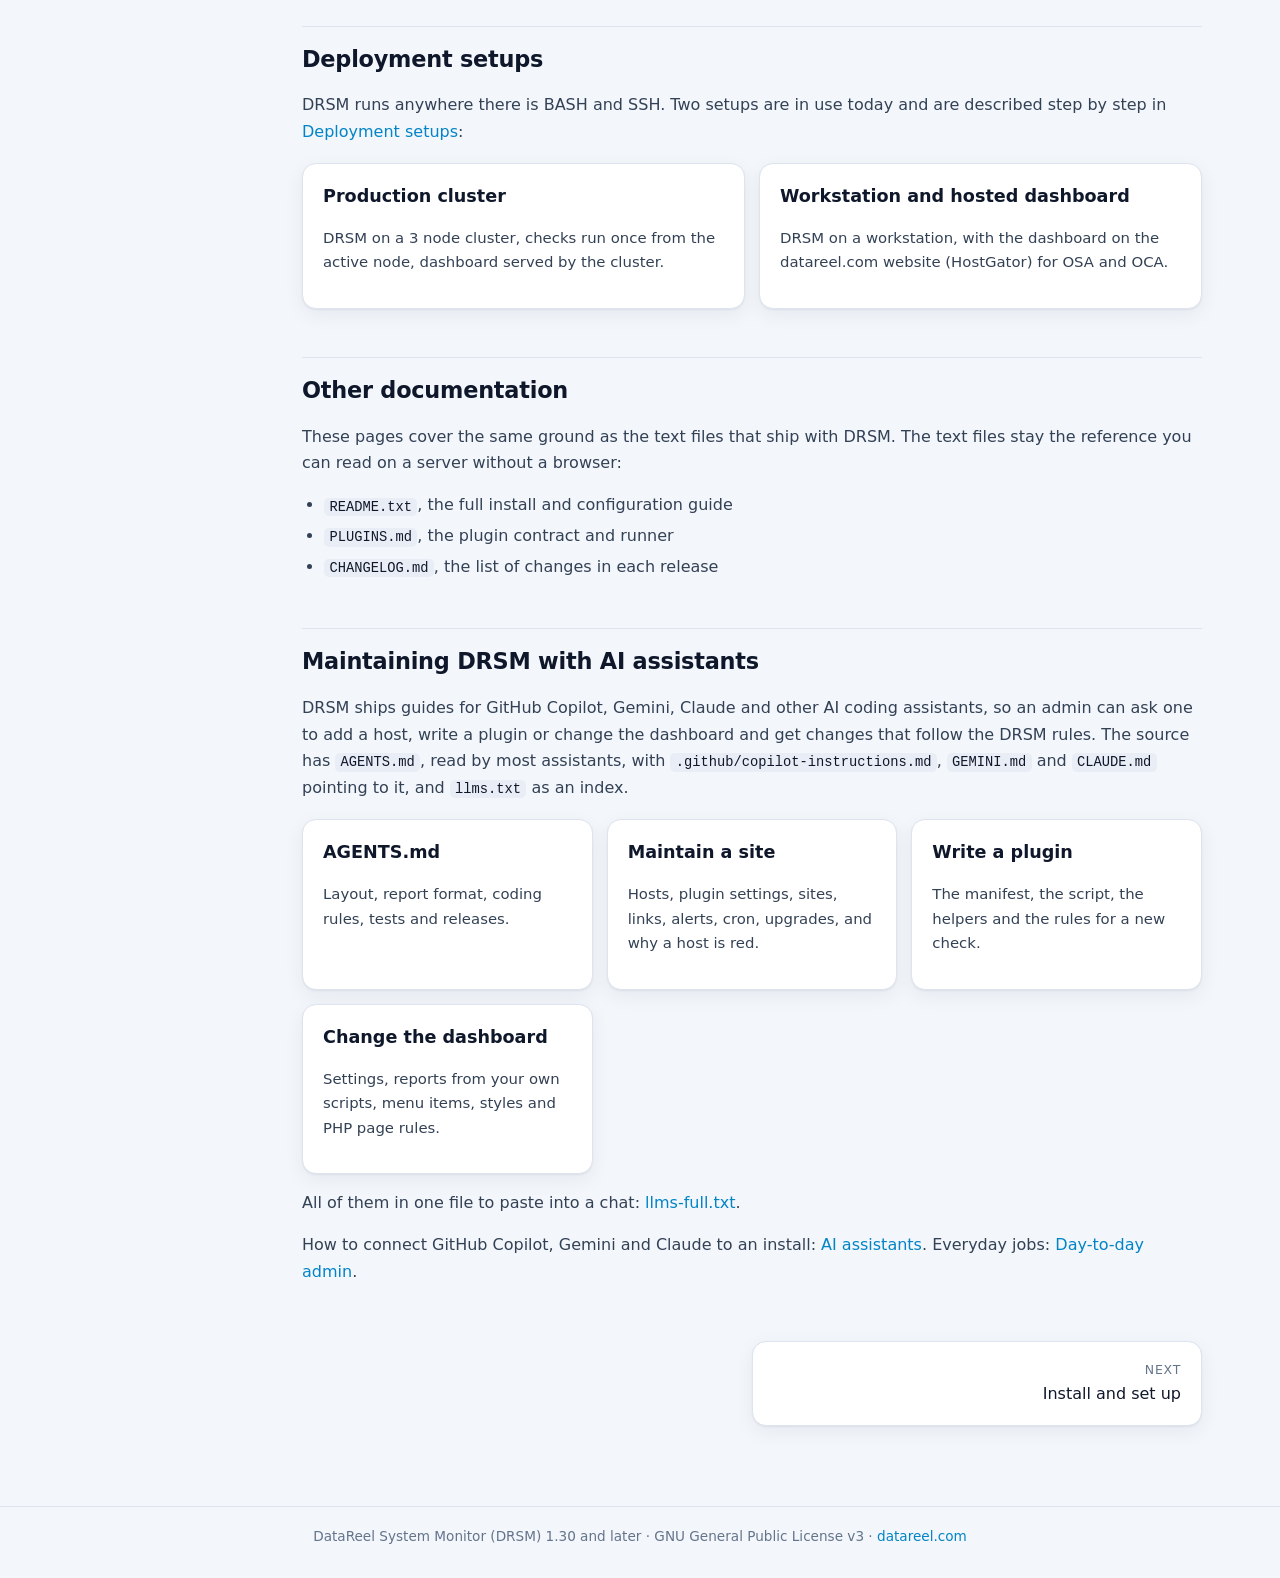
==== commit ba851c66: "Docs: Day-to-day admin and AI assistants pages Co-Authored-By: Claude Opus 5.5 (1M context) <noreply" ====
--- a/docs/index.html
+++ b/docs/index.html
@@ -23,7 +23,7 @@
 </header>
 <div class="layout">
   <nav class="sidebar" aria-label="Documentation">
-    <h4>Get started</h4><a href="index.html" class="active" aria-current="page">Overview</a><div class="toc"><a href="#what">What DRSM does</a><a href="#how">How it works</a><a href="#new">What's new</a><a href="#setups">Deployment setups</a><a href="#docs">Other documentation</a><a href="#ai">AI assistants</a></div><a href="install.html">Install and set up</a><a href="deployment.html">Deployment setups</a><h4>Using DRSM</h4><a href="dashboard.html">Web dashboard</a><a href="plugins.html">Plugins</a><a href="alerts.html">Thresholds and alerts</a><a href="databases.html">MySQL and Postgres</a><h4>Reference</h4><a href="changelog.html">What's new</a><h4>Links</h4><a href="https://datareel.com/drsm/dashboard/">Live demo</a><a href="https://datareel.com/downloads/drsm/">Downloads</a><a href="https://datareel.com/contact.php">Report an issue</a>
+    <h4>Get started</h4><a href="index.html" class="active" aria-current="page">Overview</a><div class="toc"><a href="#what">What DRSM does</a><a href="#how">How it works</a><a href="#new">What's new</a><a href="#setups">Deployment setups</a><a href="#docs">Other documentation</a><a href="#ai">AI assistants</a></div><a href="install.html">Install and set up</a><a href="deployment.html">Deployment setups</a><h4>Using DRSM</h4><a href="dashboard.html">Web dashboard</a><a href="plugins.html">Plugins</a><a href="alerts.html">Thresholds and alerts</a><a href="databases.html">MySQL and Postgres</a><a href="admin.html">Day-to-day admin</a><a href="ai-assistants.html">AI assistants</a><h4>Reference</h4><a href="changelog.html">What's new</a><h4>Links</h4><a href="https://datareel.com/drsm/dashboard/">Live demo</a><a href="https://datareel.com/downloads/drsm/">Downloads</a><a href="https://datareel.com/contact.php">Report an issue</a>
   </nav>
   <main class="content" id="main">
 <section class="hero">
@@ -143,6 +143,7 @@
   <a class="card" href="ai/change-the-dashboard.md"><h3>Change the dashboard</h3><p>Settings, reports from your own scripts, menu items, styles and PHP page rules.</p></a>
 </div>
 <p>All of them in one file to paste into a chat: <a href="ai/llms-full.txt">llms-full.txt</a>.</p>
+<p>How to connect GitHub Copilot, Gemini and Claude to an install: <a href="ai-assistants.html">AI assistants</a>. Everyday jobs: <a href="admin.html">Day-to-day admin</a>.</p>
 <nav class="pager" aria-label="Previous and next page"><a class="card next" href="install.html"><small>Next</small>Install and set up</a></nav>
   </main>
 </div>
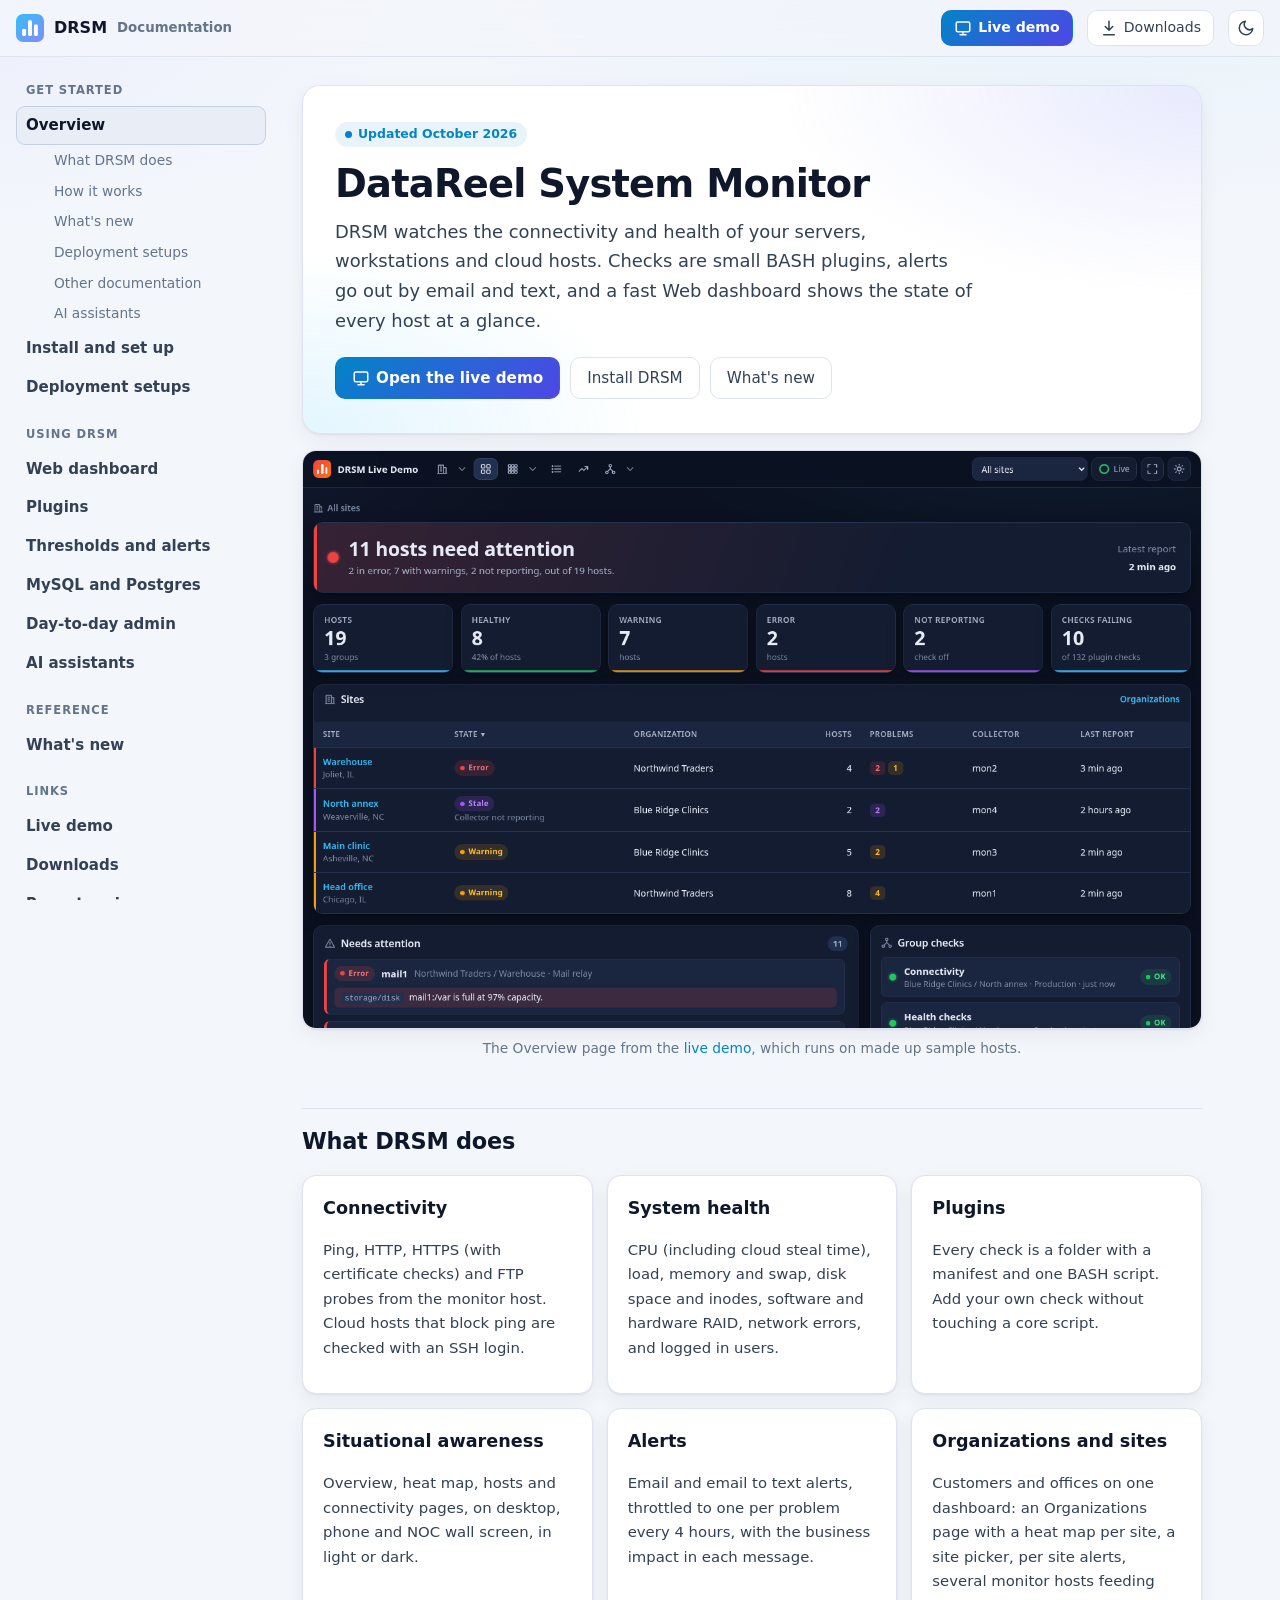
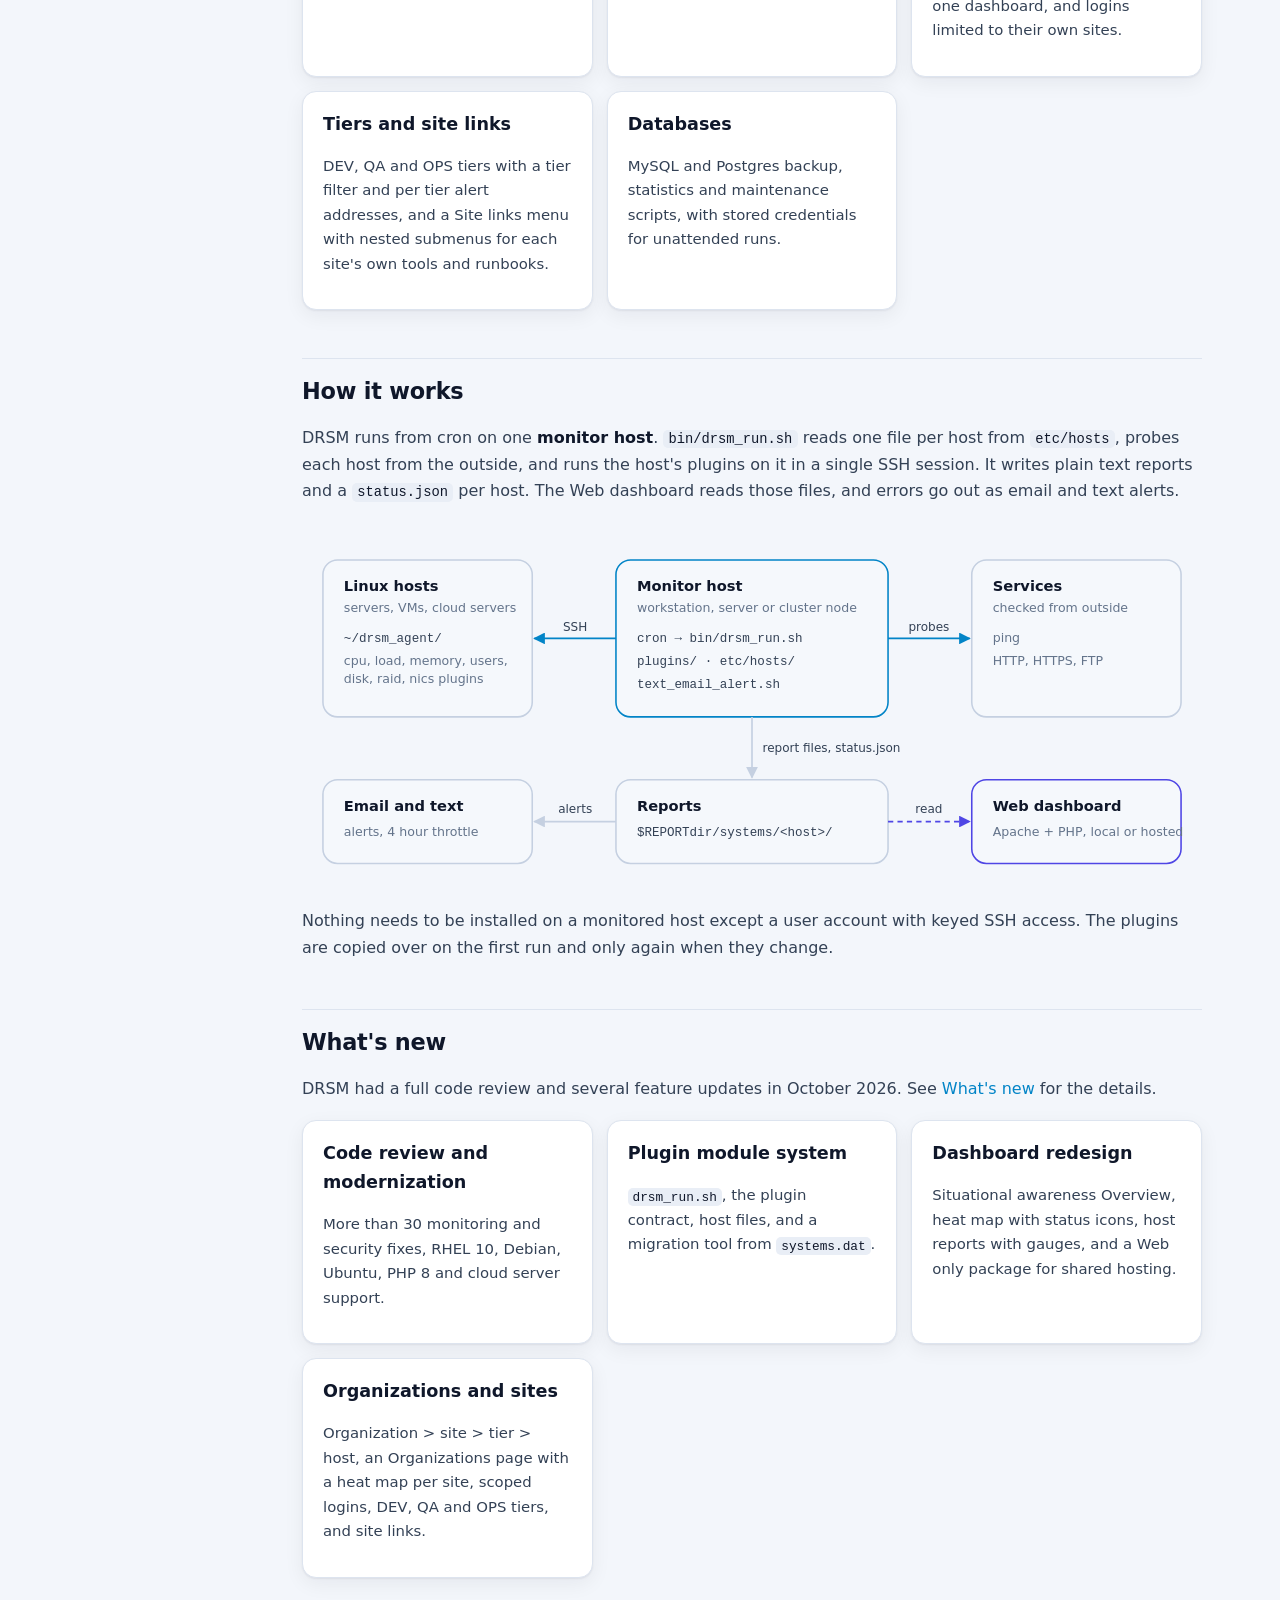
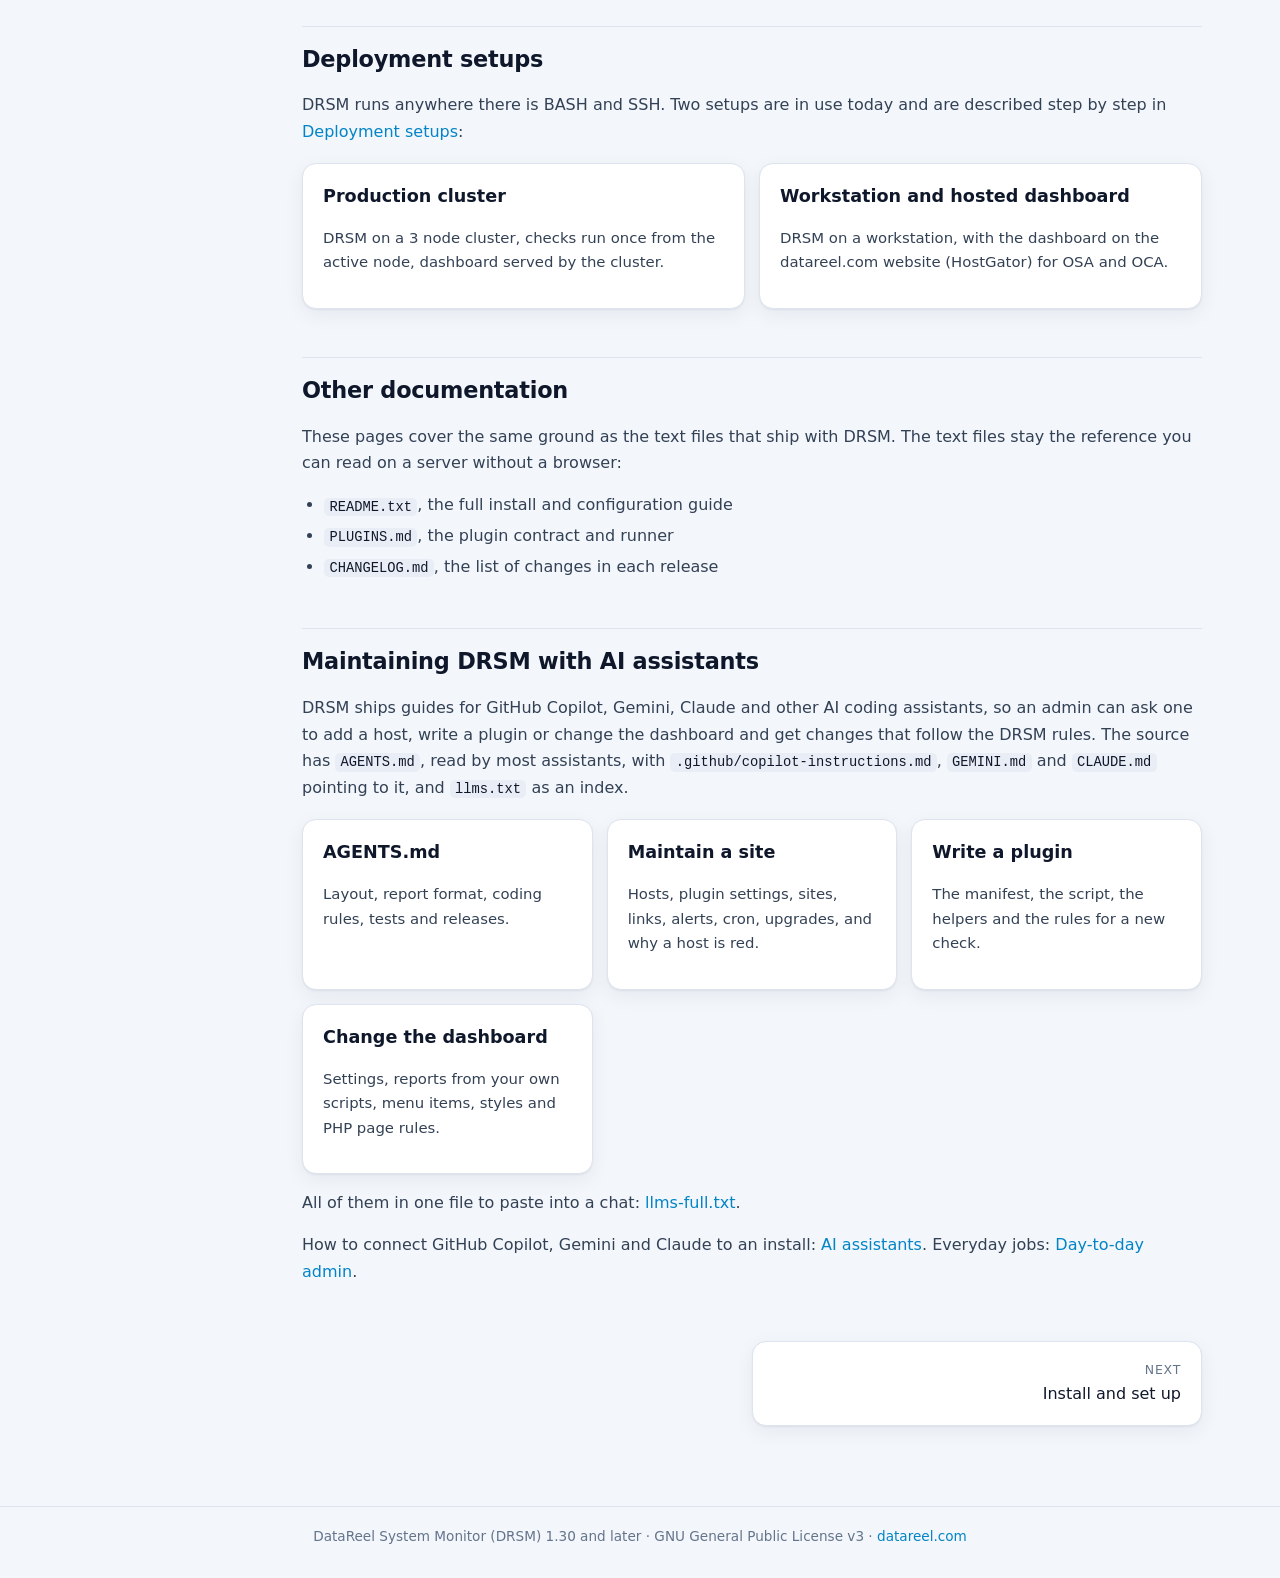
==== commit 23321a9f: "Release 1.33 Co-Authored-By: Claude Opus 5.5 (1M context) <noreply@anthropic.com>" ====
--- a/docs/index.html
+++ b/docs/index.html
@@ -113,7 +113,7 @@
 <h2 id="new">What's new</h2>
 <p>DRSM had a full code review and several feature updates in October 2026. See <a href="changelog.html">What's new</a> for the details.</p>
 <div class="grid">
-  <a class="card" href="changelog.html#v130"><h3>Code review and modernization</h3><p>Release 1.30. More than 30 monitoring and security fixes, RHEL 10, Debian, Ubuntu, PHP 8 and cloud server support.</p></a>
+  <a class="card" href="changelog.html#v130"><h3>Code review and modernization</h3><p>More than 30 monitoring and security fixes, RHEL 10, Debian, Ubuntu, PHP 8 and cloud server support.</p></a>
   <a class="card" href="plugins.html"><h3>Plugin module system</h3><p><code>drsm_run.sh</code>, the plugin contract, host files, and a migration tool from <code>systems.dat</code>.</p></a>
   <a class="card" href="dashboard.html"><h3>Dashboard redesign</h3><p>Situational awareness Overview, heat map with status icons, host reports with gauges, and a Web only package for shared hosting.</p></a>
   <a class="card" href="plugins.html#sites"><h3>Organizations and sites</h3><p>Organization &gt; site &gt; tier &gt; host, an Organizations page with a heat map per site, scoped logins, DEV, QA and OPS tiers, and site links.</p></a>
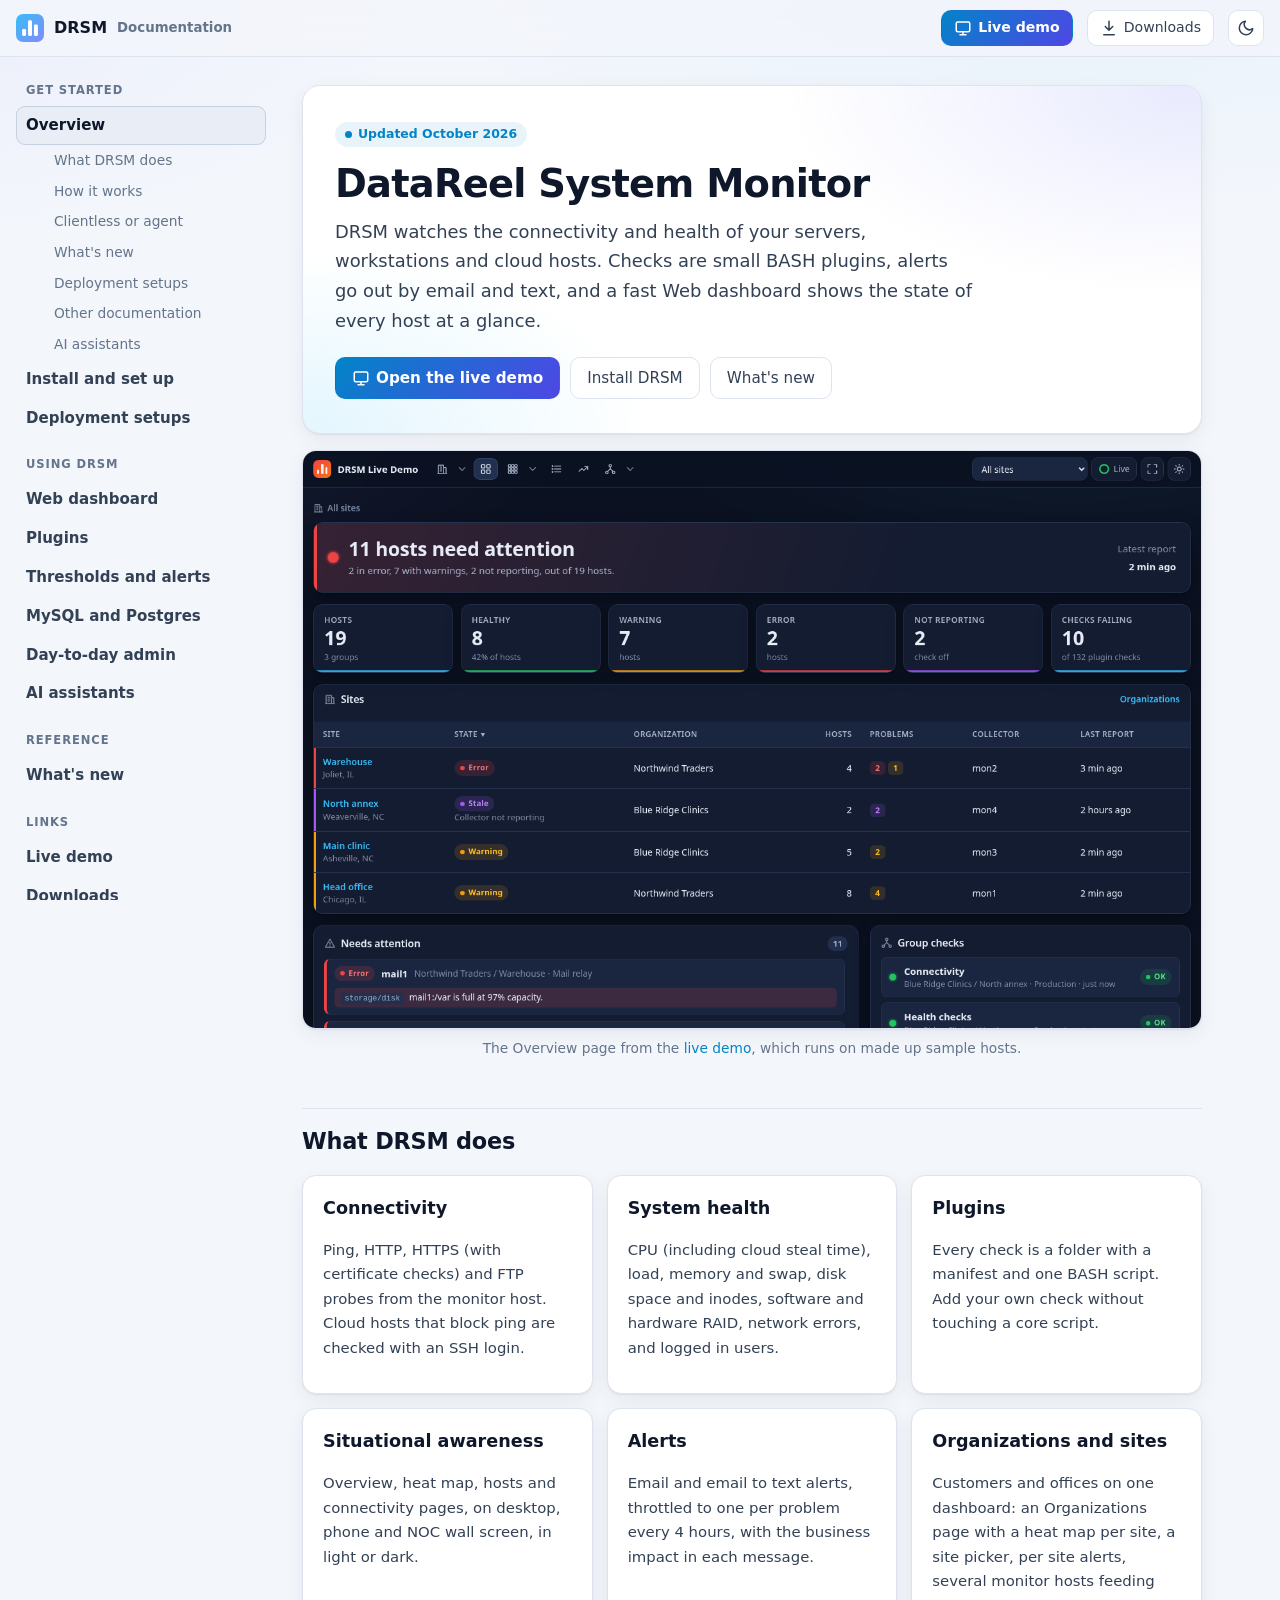
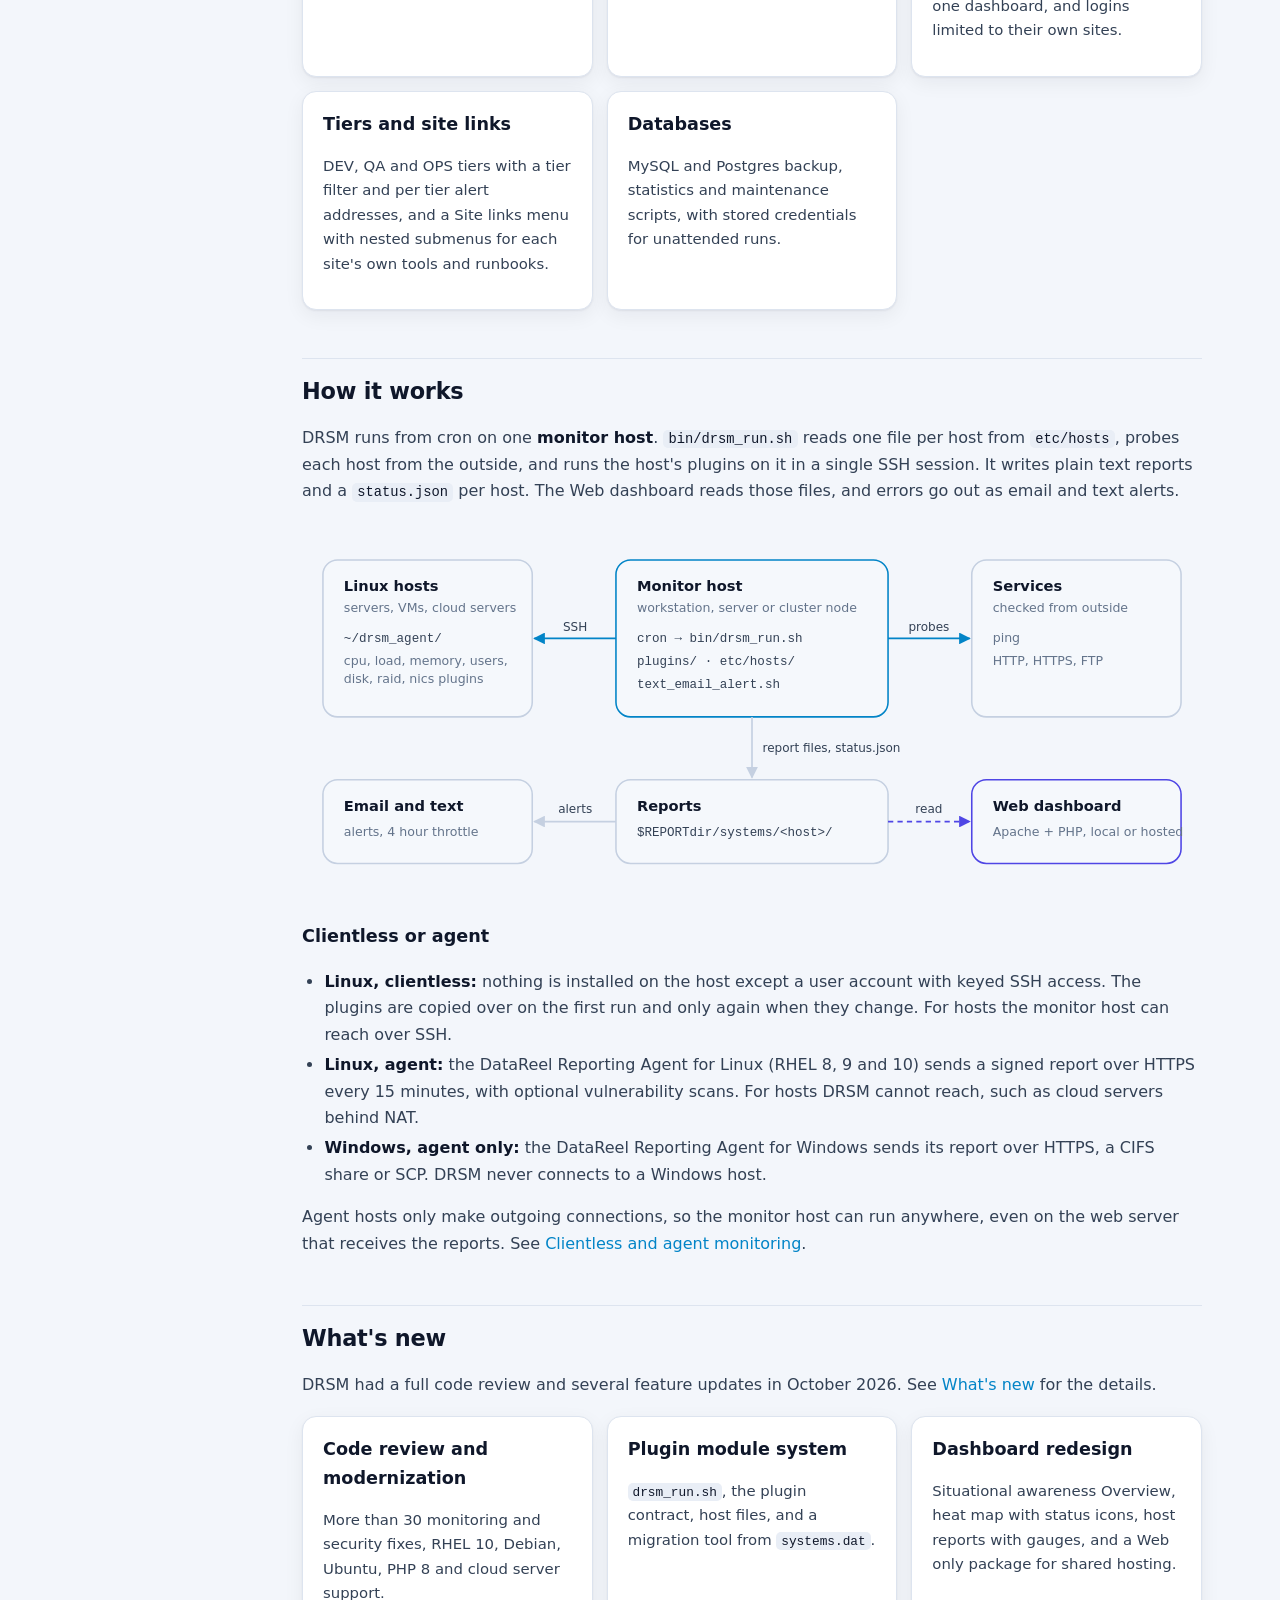
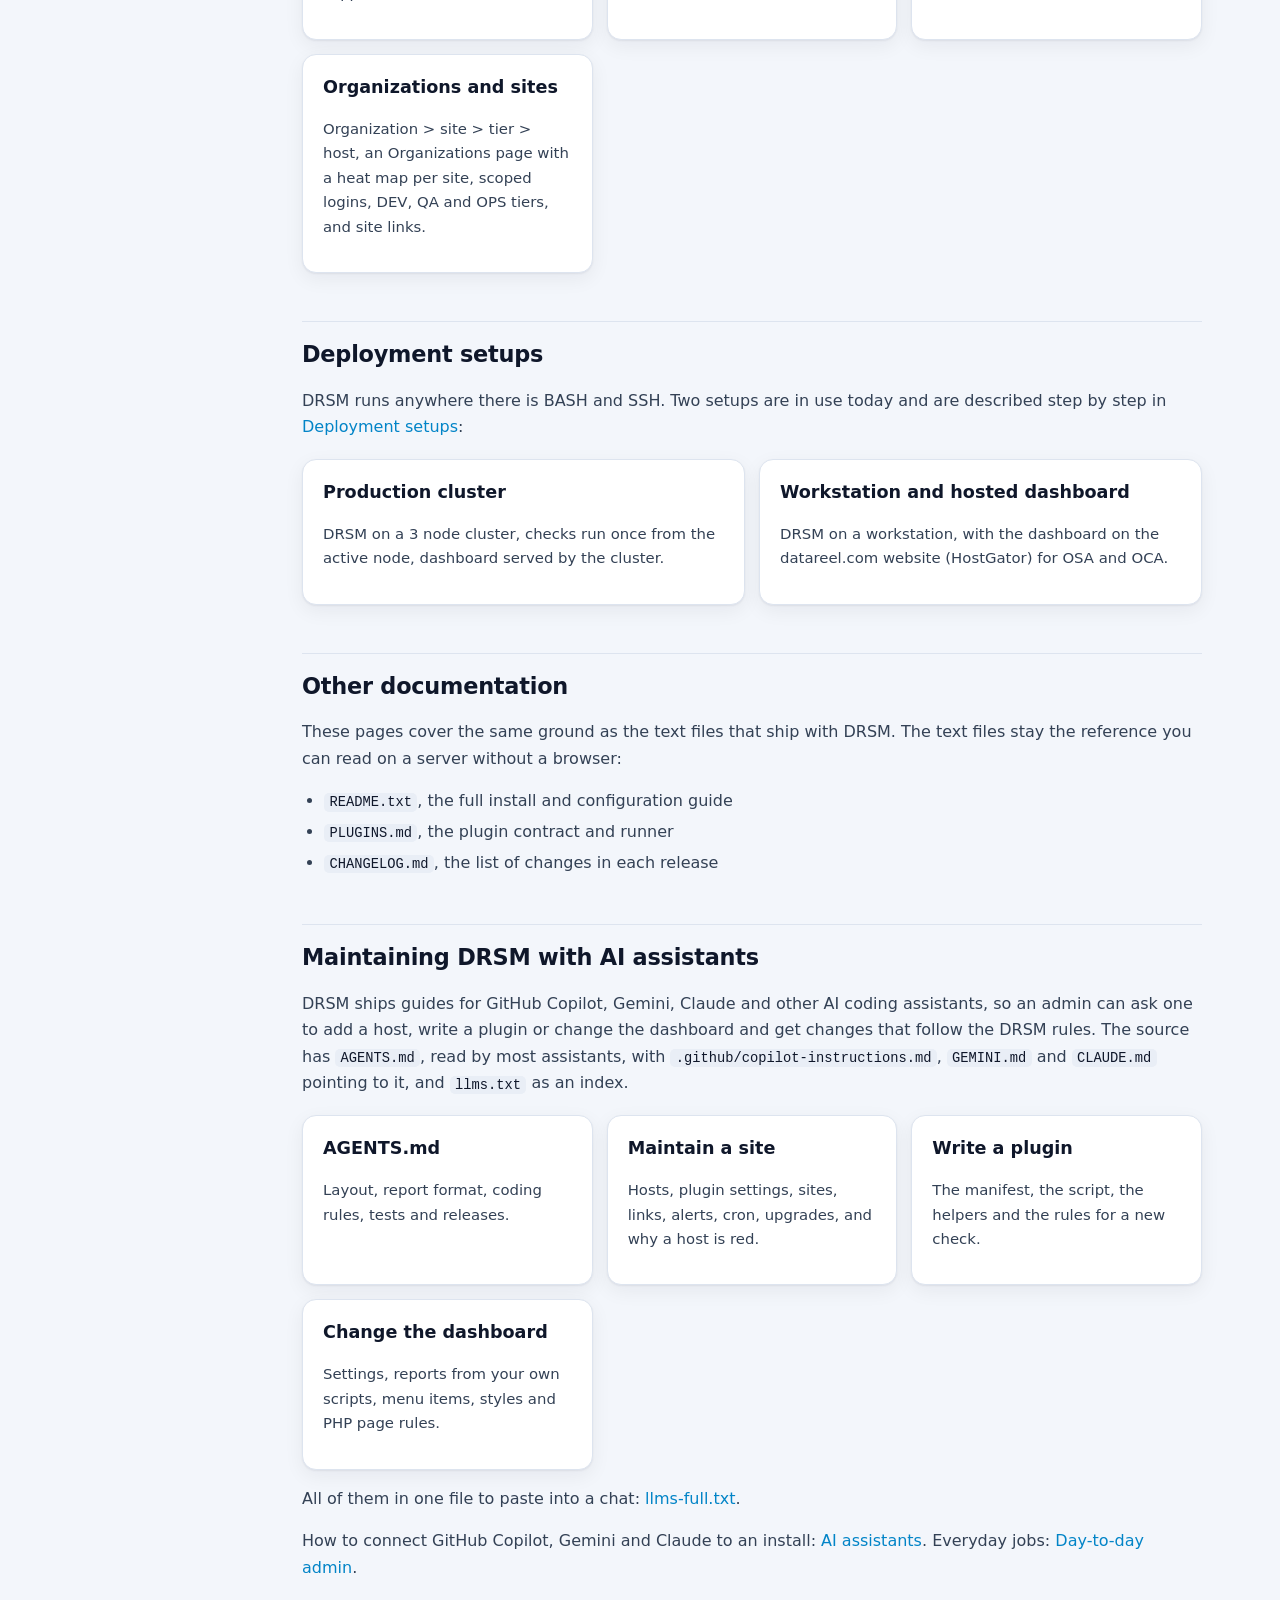
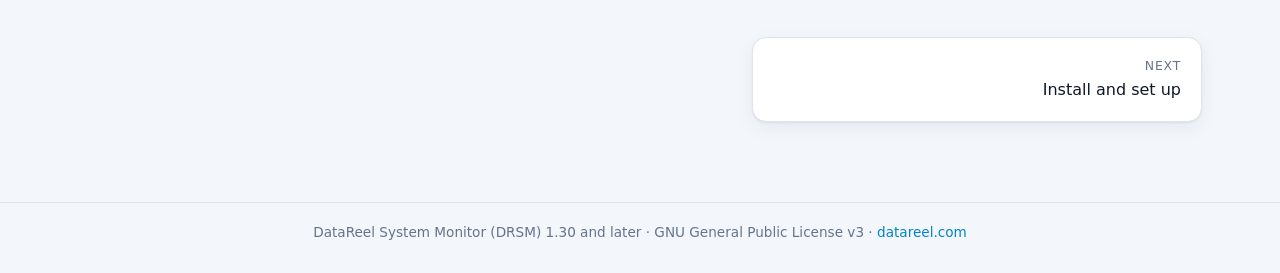
==== commit b20cf987: "Docs: clientless and agent monitoring (Linux both, Windows agent only) Co-Authored-By: Claude Opus 5" ====
--- a/docs/index.html
+++ b/docs/index.html
@@ -23,7 +23,7 @@
 </header>
 <div class="layout">
   <nav class="sidebar" aria-label="Documentation">
-    <h4>Get started</h4><a href="index.html" class="active" aria-current="page">Overview</a><div class="toc"><a href="#what">What DRSM does</a><a href="#how">How it works</a><a href="#new">What's new</a><a href="#setups">Deployment setups</a><a href="#docs">Other documentation</a><a href="#ai">AI assistants</a></div><a href="install.html">Install and set up</a><a href="deployment.html">Deployment setups</a><h4>Using DRSM</h4><a href="dashboard.html">Web dashboard</a><a href="plugins.html">Plugins</a><a href="alerts.html">Thresholds and alerts</a><a href="databases.html">MySQL and Postgres</a><a href="admin.html">Day-to-day admin</a><a href="ai-assistants.html">AI assistants</a><h4>Reference</h4><a href="changelog.html">What's new</a><h4>Links</h4><a href="https://datareel.com/drsm/dashboard/">Live demo</a><a href="https://datareel.com/downloads/drsm/">Downloads</a><a href="https://datareel.com/contact.php">Report an issue</a>
+    <h4>Get started</h4><a href="index.html" class="active" aria-current="page">Overview</a><div class="toc"><a href="#what">What DRSM does</a><a href="#how">How it works</a><a href="#modes">Clientless or agent</a><a href="#new">What's new</a><a href="#setups">Deployment setups</a><a href="#docs">Other documentation</a><a href="#ai">AI assistants</a></div><a href="install.html">Install and set up</a><a href="deployment.html">Deployment setups</a><h4>Using DRSM</h4><a href="dashboard.html">Web dashboard</a><a href="plugins.html">Plugins</a><a href="alerts.html">Thresholds and alerts</a><a href="databases.html">MySQL and Postgres</a><a href="admin.html">Day-to-day admin</a><a href="ai-assistants.html">AI assistants</a><h4>Reference</h4><a href="changelog.html">What's new</a><h4>Links</h4><a href="https://datareel.com/drsm/dashboard/">Live demo</a><a href="https://datareel.com/downloads/drsm/">Downloads</a><a href="https://datareel.com/contact.php">Report an issue</a>
   </nav>
   <main class="content" id="main">
 <section class="hero">
@@ -108,7 +108,13 @@
 <text class="lbl" x="261" y="262" text-anchor="middle">alerts</text>
 </svg>
 
-<p>Nothing needs to be installed on a monitored host except a user account with keyed SSH access. The plugins are copied over on the first run and only again when they change.</p>
+<h3 id="modes">Clientless or agent</h3>
+<ul>
+<li><strong>Linux, clientless:</strong> nothing is installed on the host except a user account with keyed SSH access. The plugins are copied over on the first run and only again when they change. For hosts the monitor host can reach over SSH.</li>
+<li><strong>Linux, agent:</strong> the DataReel Reporting Agent for Linux (RHEL 8, 9 and 10) sends a signed report over HTTPS every 15 minutes, with optional vulnerability scans. For hosts DRSM cannot reach, such as cloud servers behind NAT.</li>
+<li><strong>Windows, agent only:</strong> the DataReel Reporting Agent for Windows sends its report over HTTPS, a CIFS share or SCP. DRSM never connects to a Windows host.</li>
+</ul>
+<p>Agent hosts only make outgoing connections, so the monitor host can run anywhere, even on the web server that receives the reports. See <a href="plugins.html#modes">Clientless and agent monitoring</a>.</p>
 
 <h2 id="new">What's new</h2>
 <p>DRSM had a full code review and several feature updates in October 2026. See <a href="changelog.html">What's new</a> for the details.</p>
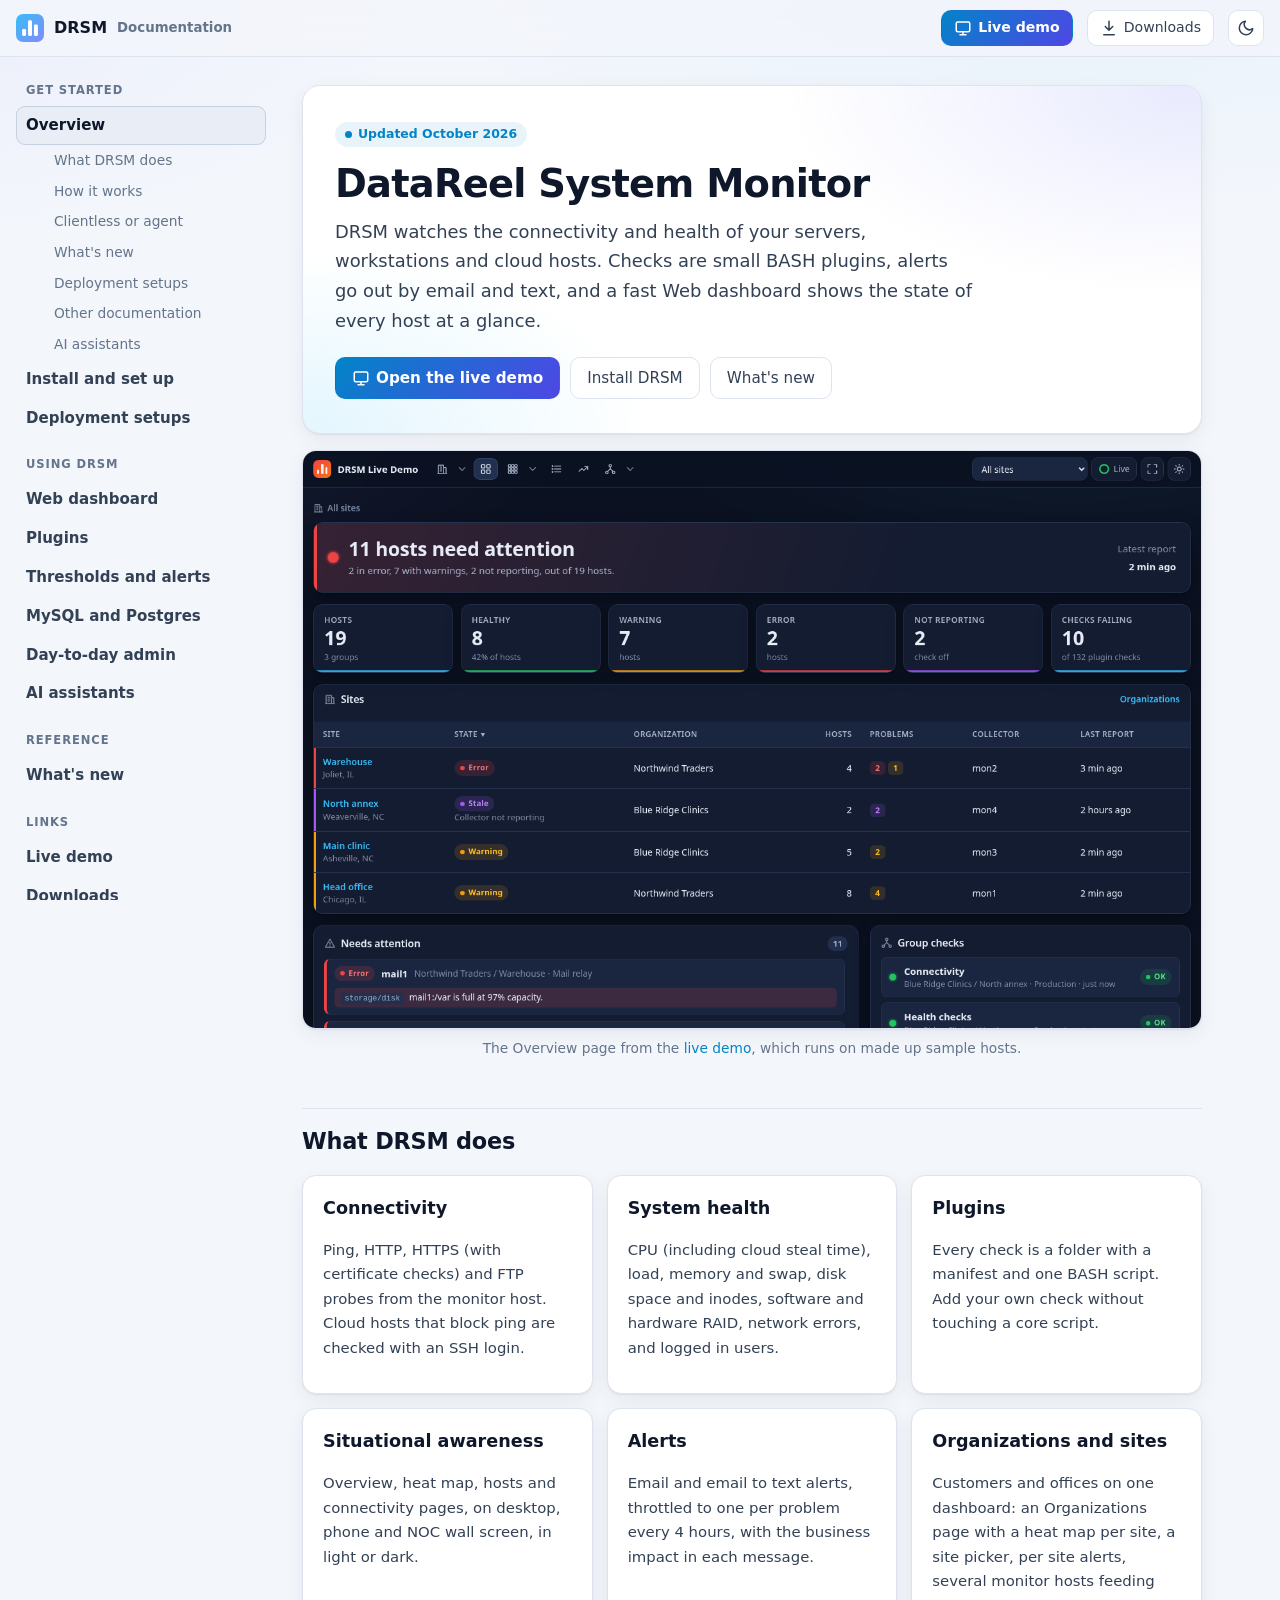
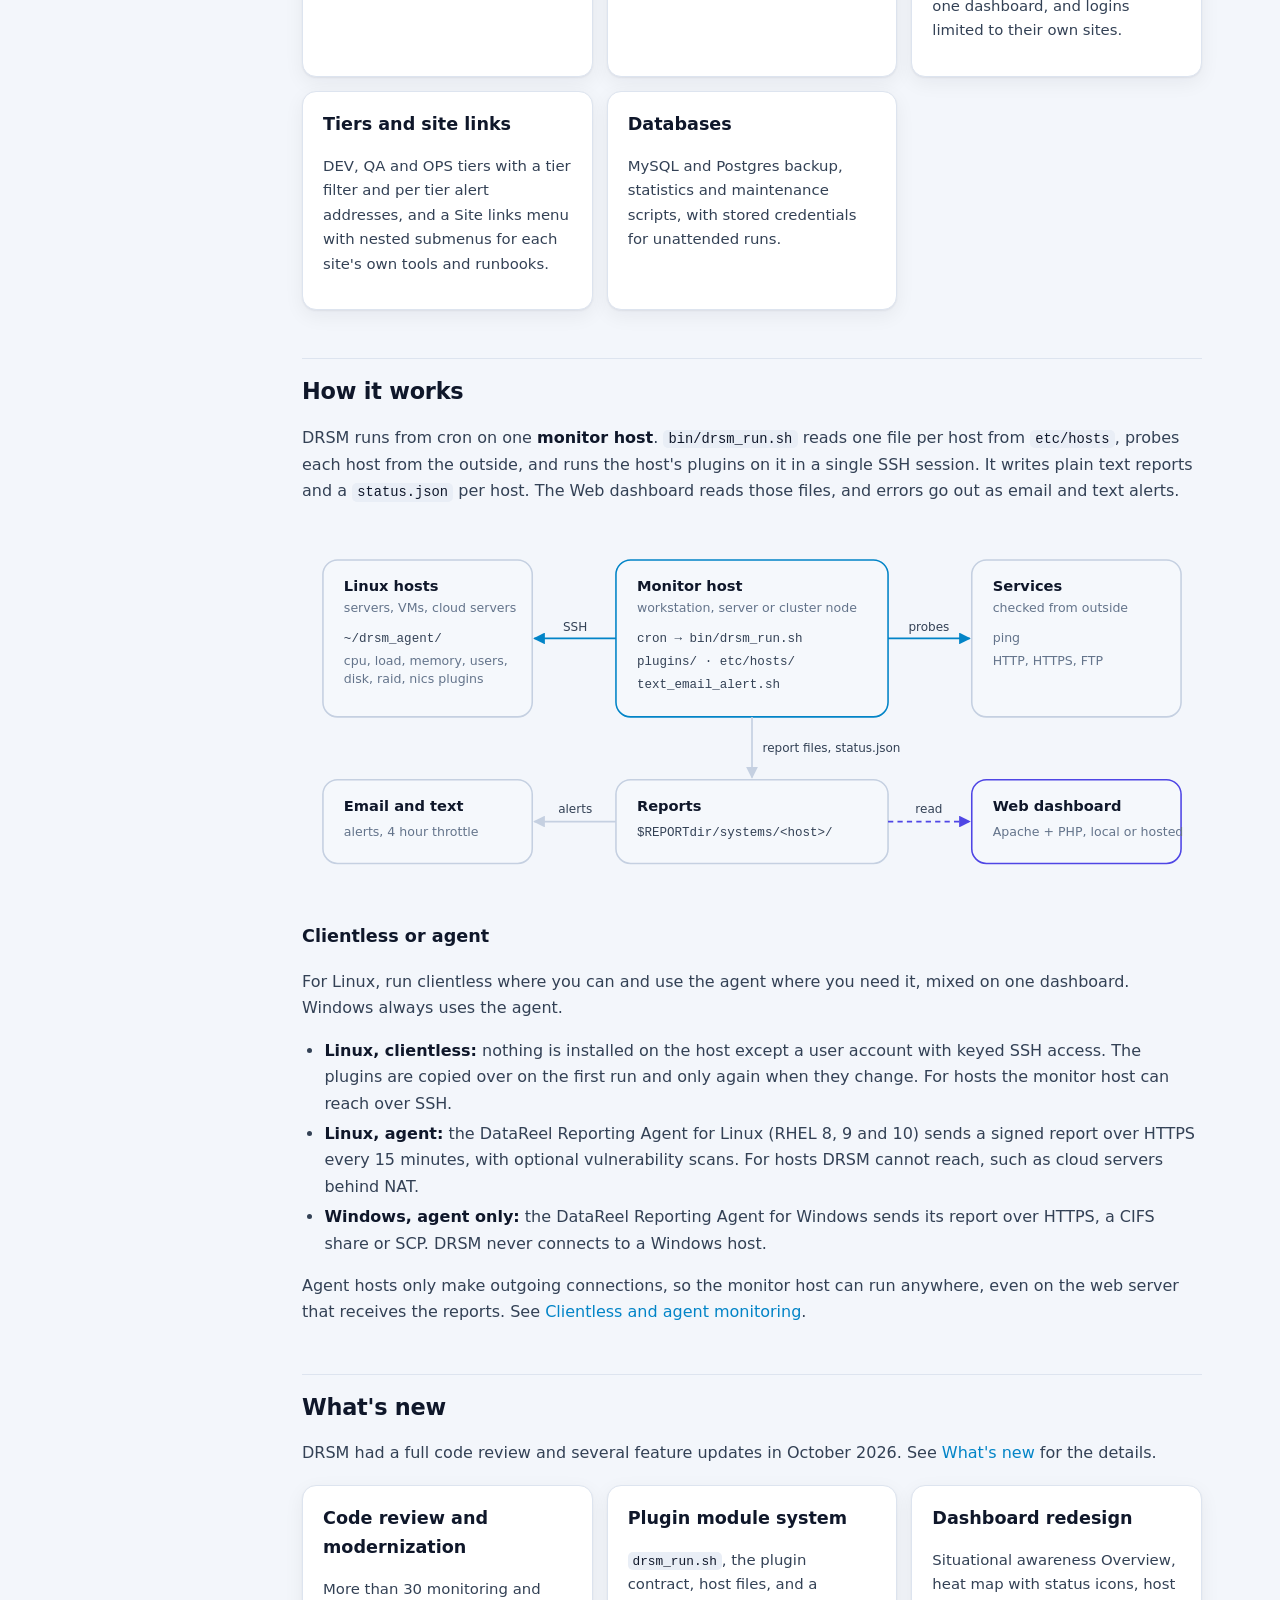
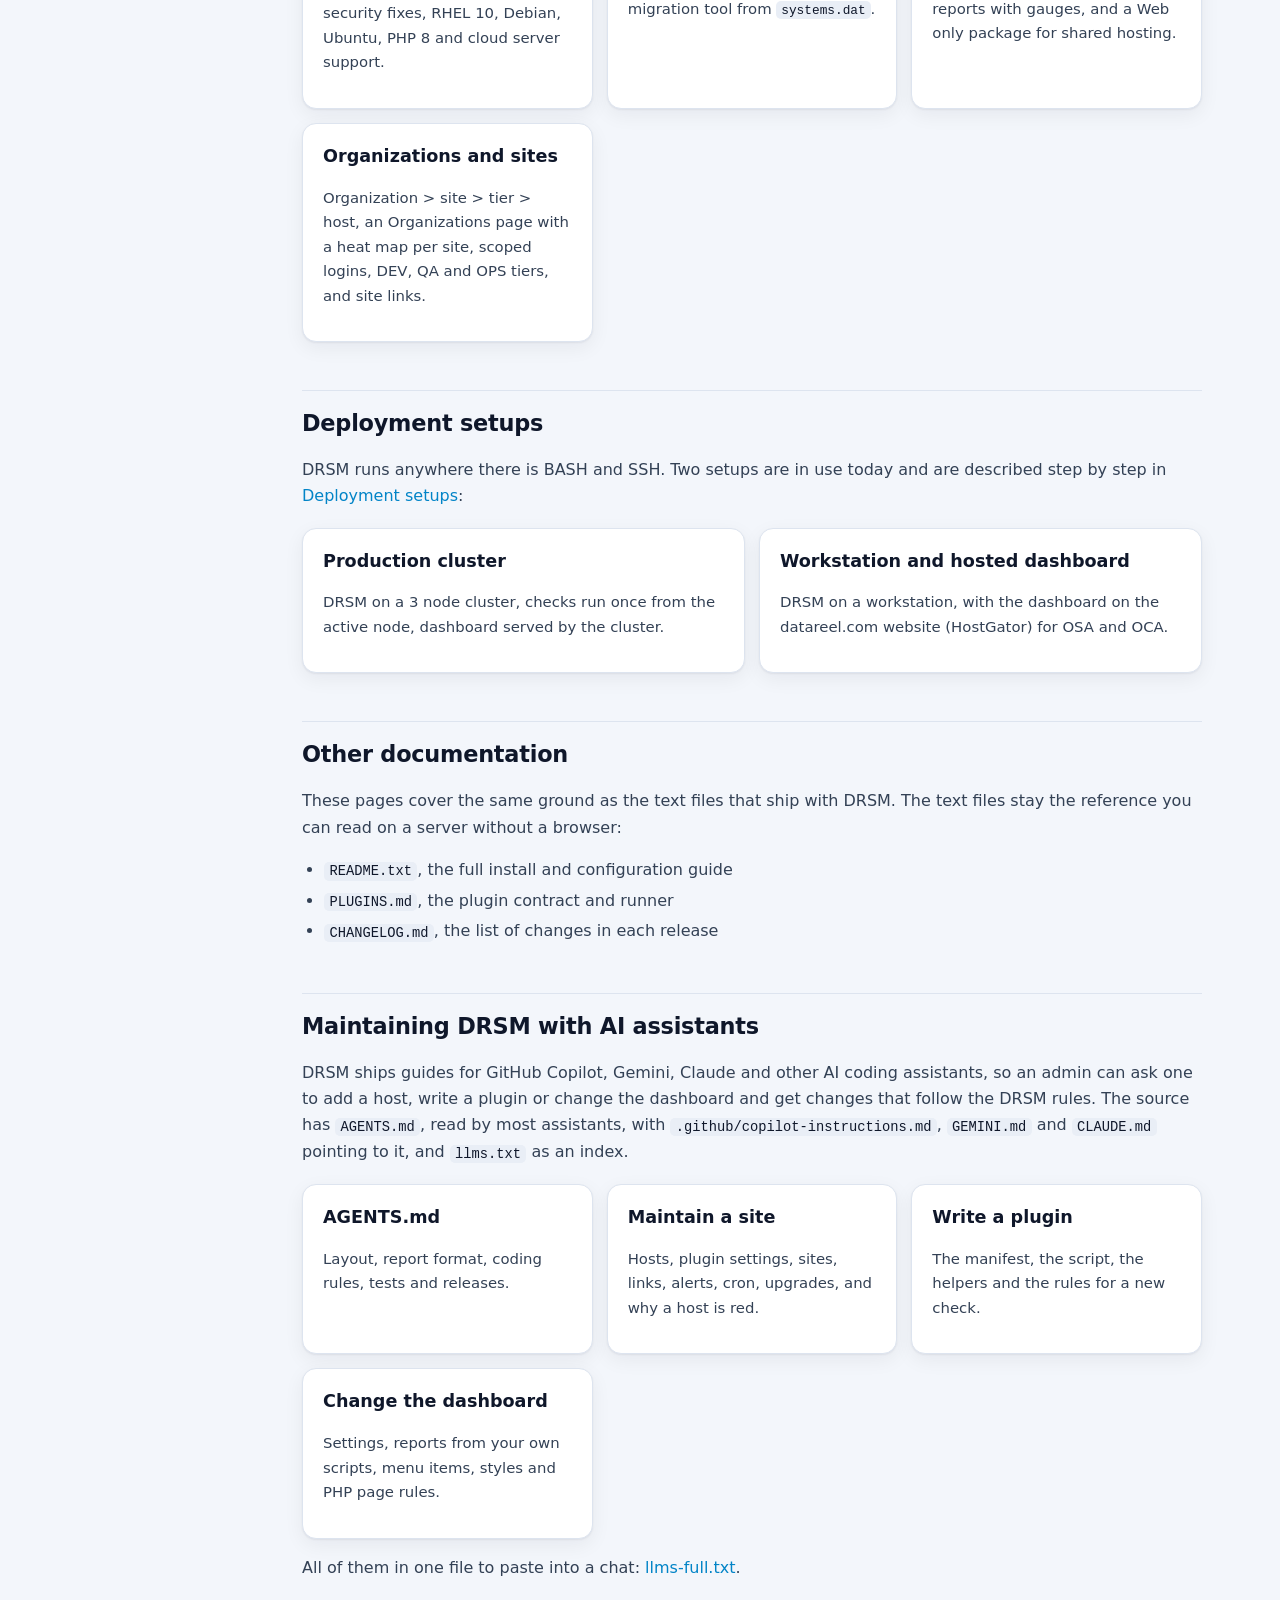
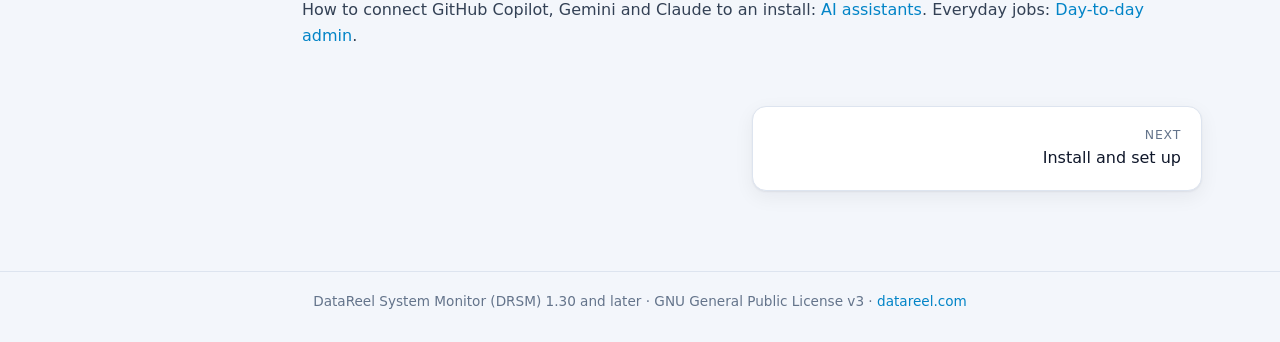
==== commit a773df4d: "Docs: Linux clientless where possible, agent where needed Co-Authored-By: Claude Opus 5.5 (1M contex" ====
--- a/docs/index.html
+++ b/docs/index.html
@@ -109,6 +109,7 @@
 </svg>
 
 <h3 id="modes">Clientless or agent</h3>
+<p>For Linux, run clientless where you can and use the agent where you need it, mixed on one dashboard. Windows always uses the agent.</p>
 <ul>
 <li><strong>Linux, clientless:</strong> nothing is installed on the host except a user account with keyed SSH access. The plugins are copied over on the first run and only again when they change. For hosts the monitor host can reach over SSH.</li>
 <li><strong>Linux, agent:</strong> the DataReel Reporting Agent for Linux (RHEL 8, 9 and 10) sends a signed report over HTTPS every 15 minutes, with optional vulnerability scans. For hosts DRSM cannot reach, such as cloud servers behind NAT.</li>
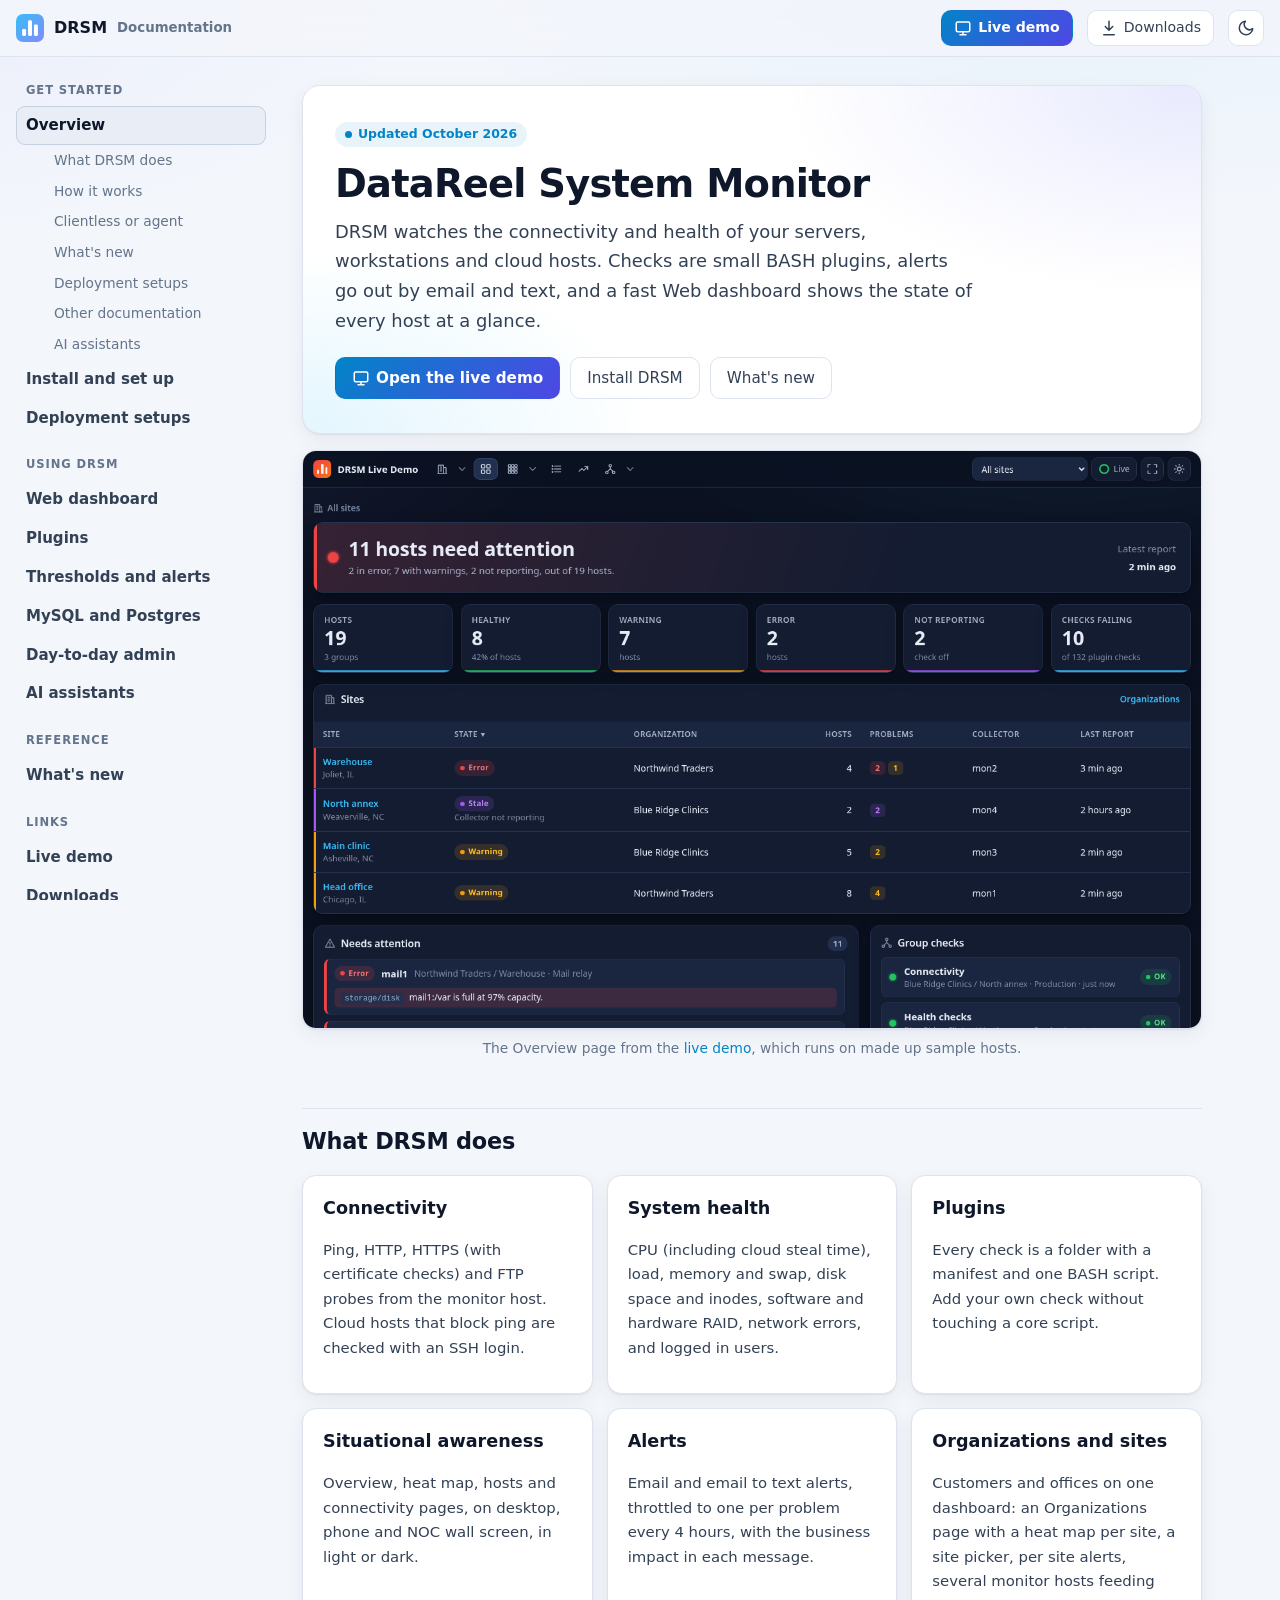
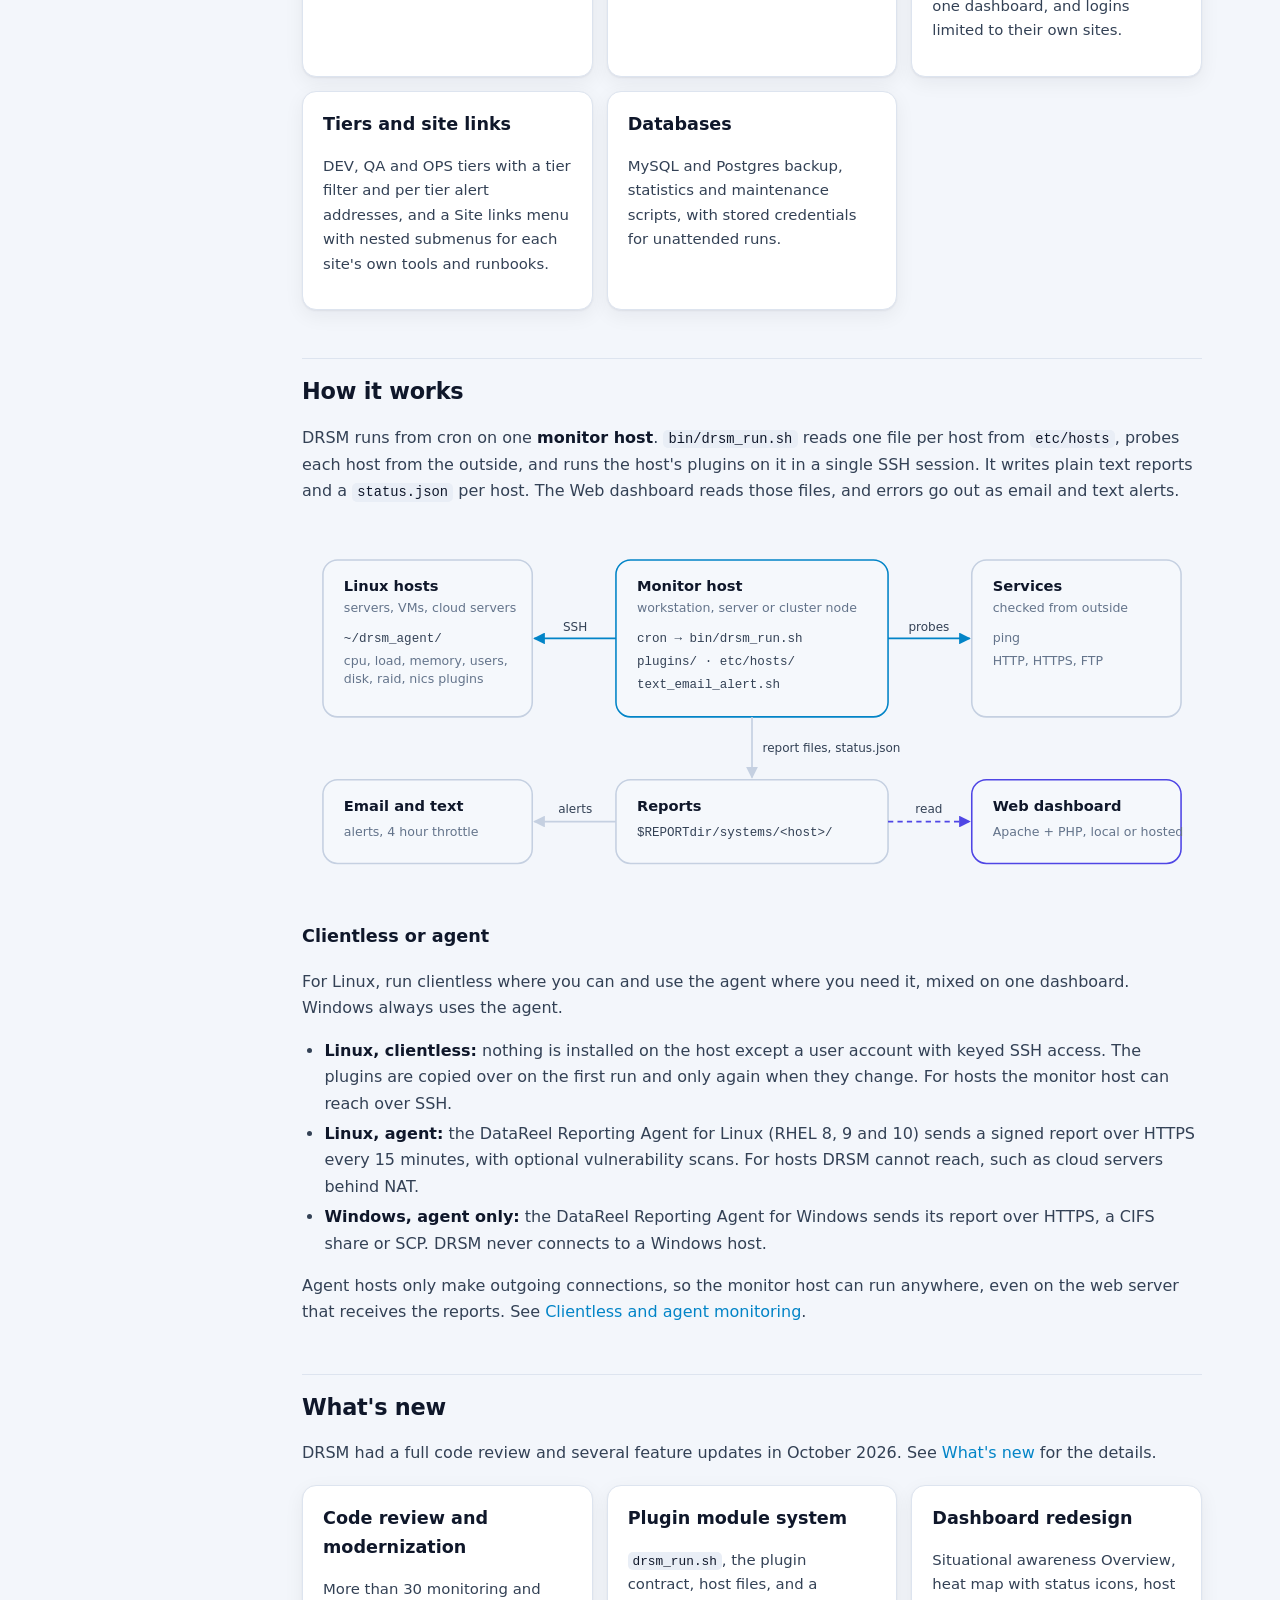
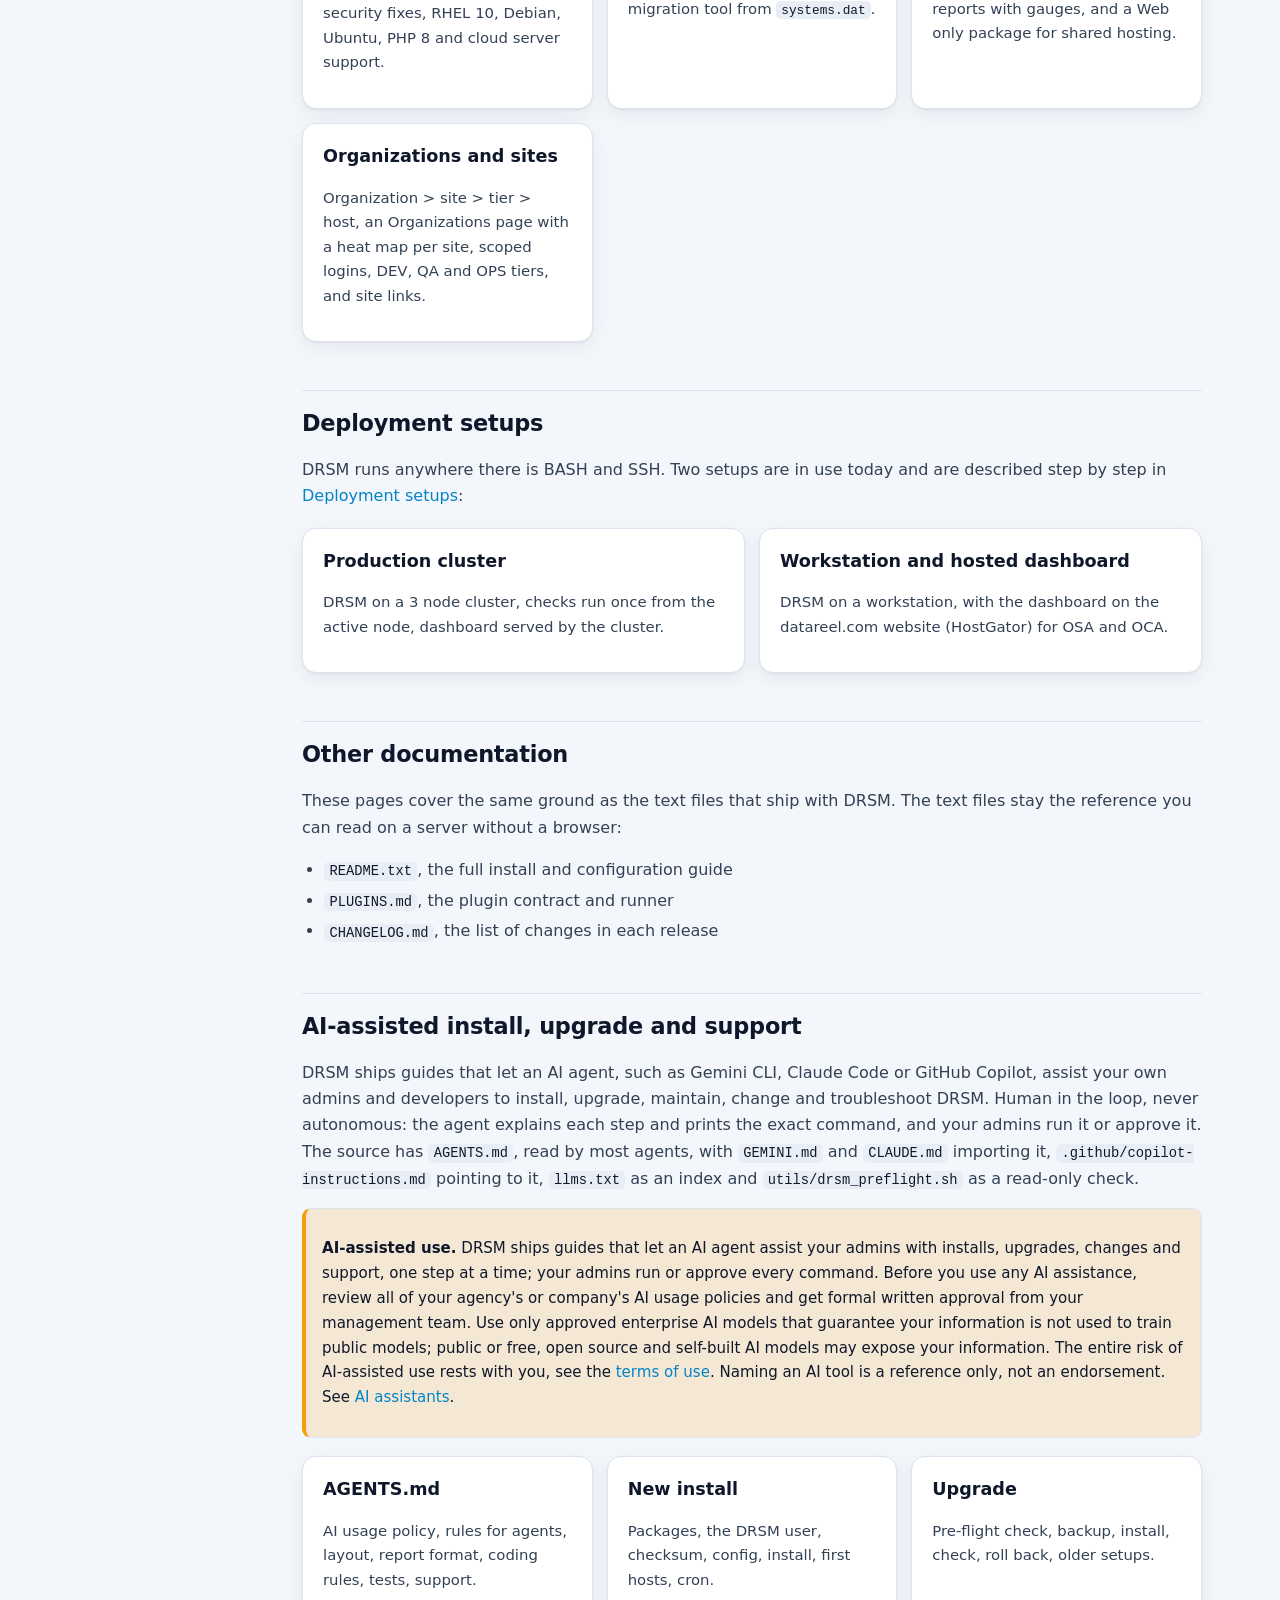
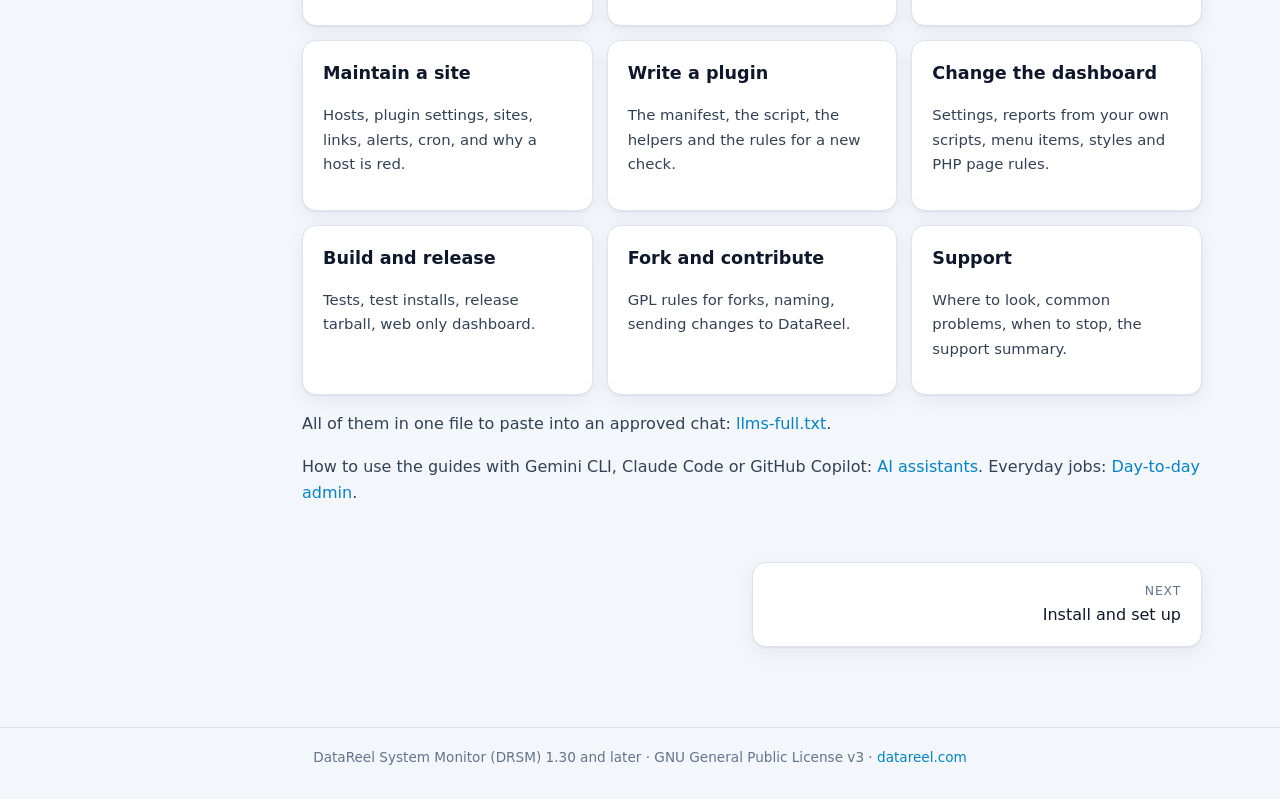
==== commit d2572ec1: "DRSM 1.34 docs: AI-assisted guides follow the DataReel AI-assisted guide AGENTS.md, GEMINI.md, CLAUD" ====
--- a/docs/index.html
+++ b/docs/index.html
@@ -141,16 +141,24 @@
   <li><code>CHANGELOG.md</code>, the list of changes in each release</li>
 </ul>
 
-<h2 id="ai">Maintaining DRSM with AI assistants</h2>
-<p>DRSM ships guides for GitHub Copilot, Gemini, Claude and other AI coding assistants, so an admin can ask one to add a host, write a plugin or change the dashboard and get changes that follow the DRSM rules. The source has <code>AGENTS.md</code>, read by most assistants, with <code>.github/copilot-instructions.md</code>, <code>GEMINI.md</code> and <code>CLAUDE.md</code> pointing to it, and <code>llms.txt</code> as an index.</p>
+<h2 id="ai">AI-assisted install, upgrade and support</h2>
+<p>DRSM ships guides that let an AI agent, such as Gemini CLI, Claude Code or GitHub Copilot, assist your own admins and developers to install, upgrade, maintain, change and troubleshoot DRSM. Human in the loop, never autonomous: the agent explains each step and prints the exact command, and your admins run it or approve it. The source has <code>AGENTS.md</code>, read by most agents, with <code>GEMINI.md</code> and <code>CLAUDE.md</code> importing it, <code>.github/copilot-instructions.md</code> pointing to it, <code>llms.txt</code> as an index and <code>utils/drsm_preflight.sh</code> as a read-only check.</p>
+<div class="callout warn" id="ai-use">
+<p><strong>AI-assisted use.</strong> DRSM ships guides that let an AI agent assist your admins with installs, upgrades, changes and support, one step at a time; your admins run or approve every command. Before you use any AI assistance, review all of your agency's or company's AI usage policies and get formal written approval from your management team. Use only approved enterprise AI models that guarantee your information is not used to train public models; public or free, open source and self-built AI models may expose your information. The entire risk of AI-assisted use rests with you, see the <a href="https://datareel.com/terms.php#ai-assisted">terms of use</a>. Naming an AI tool is a reference only, not an endorsement. See <a href="ai-assistants.html">AI assistants</a>.</p>
+</div>
 <div class="grid">
-  <a class="card" href="ai/AGENTS.md"><h3>AGENTS.md</h3><p>Layout, report format, coding rules, tests and releases.</p></a>
-  <a class="card" href="ai/maintain-a-site.md"><h3>Maintain a site</h3><p>Hosts, plugin settings, sites, links, alerts, cron, upgrades, and why a host is red.</p></a>
+  <a class="card" href="ai/AGENTS.md"><h3>AGENTS.md</h3><p>AI usage policy, rules for agents, layout, report format, coding rules, tests, support.</p></a>
+  <a class="card" href="ai/new-install.md"><h3>New install</h3><p>Packages, the DRSM user, checksum, config, install, first hosts, cron.</p></a>
+  <a class="card" href="ai/upgrade.md"><h3>Upgrade</h3><p>Pre-flight check, backup, install, check, roll back, older setups.</p></a>
+  <a class="card" href="ai/maintain-a-site.md"><h3>Maintain a site</h3><p>Hosts, plugin settings, sites, links, alerts, cron, and why a host is red.</p></a>
   <a class="card" href="ai/write-a-plugin.md"><h3>Write a plugin</h3><p>The manifest, the script, the helpers and the rules for a new check.</p></a>
   <a class="card" href="ai/change-the-dashboard.md"><h3>Change the dashboard</h3><p>Settings, reports from your own scripts, menu items, styles and PHP page rules.</p></a>
+  <a class="card" href="ai/build-and-release.md"><h3>Build and release</h3><p>Tests, test installs, release tarball, web only dashboard.</p></a>
+  <a class="card" href="ai/fork-and-contribute.md"><h3>Fork and contribute</h3><p>GPL rules for forks, naming, sending changes to DataReel.</p></a>
+  <a class="card" href="ai/support.md"><h3>Support</h3><p>Where to look, common problems, when to stop, the support summary.</p></a>
 </div>
-<p>All of them in one file to paste into a chat: <a href="ai/llms-full.txt">llms-full.txt</a>.</p>
-<p>How to connect GitHub Copilot, Gemini and Claude to an install: <a href="ai-assistants.html">AI assistants</a>. Everyday jobs: <a href="admin.html">Day-to-day admin</a>.</p>
+<p>All of them in one file to paste into an approved chat: <a href="ai/llms-full.txt">llms-full.txt</a>.</p>
+<p>How to use the guides with Gemini CLI, Claude Code or GitHub Copilot: <a href="ai-assistants.html">AI assistants</a>. Everyday jobs: <a href="admin.html">Day-to-day admin</a>.</p>
 <nav class="pager" aria-label="Previous and next page"><a class="card next" href="install.html"><small>Next</small>Install and set up</a></nav>
   </main>
 </div>
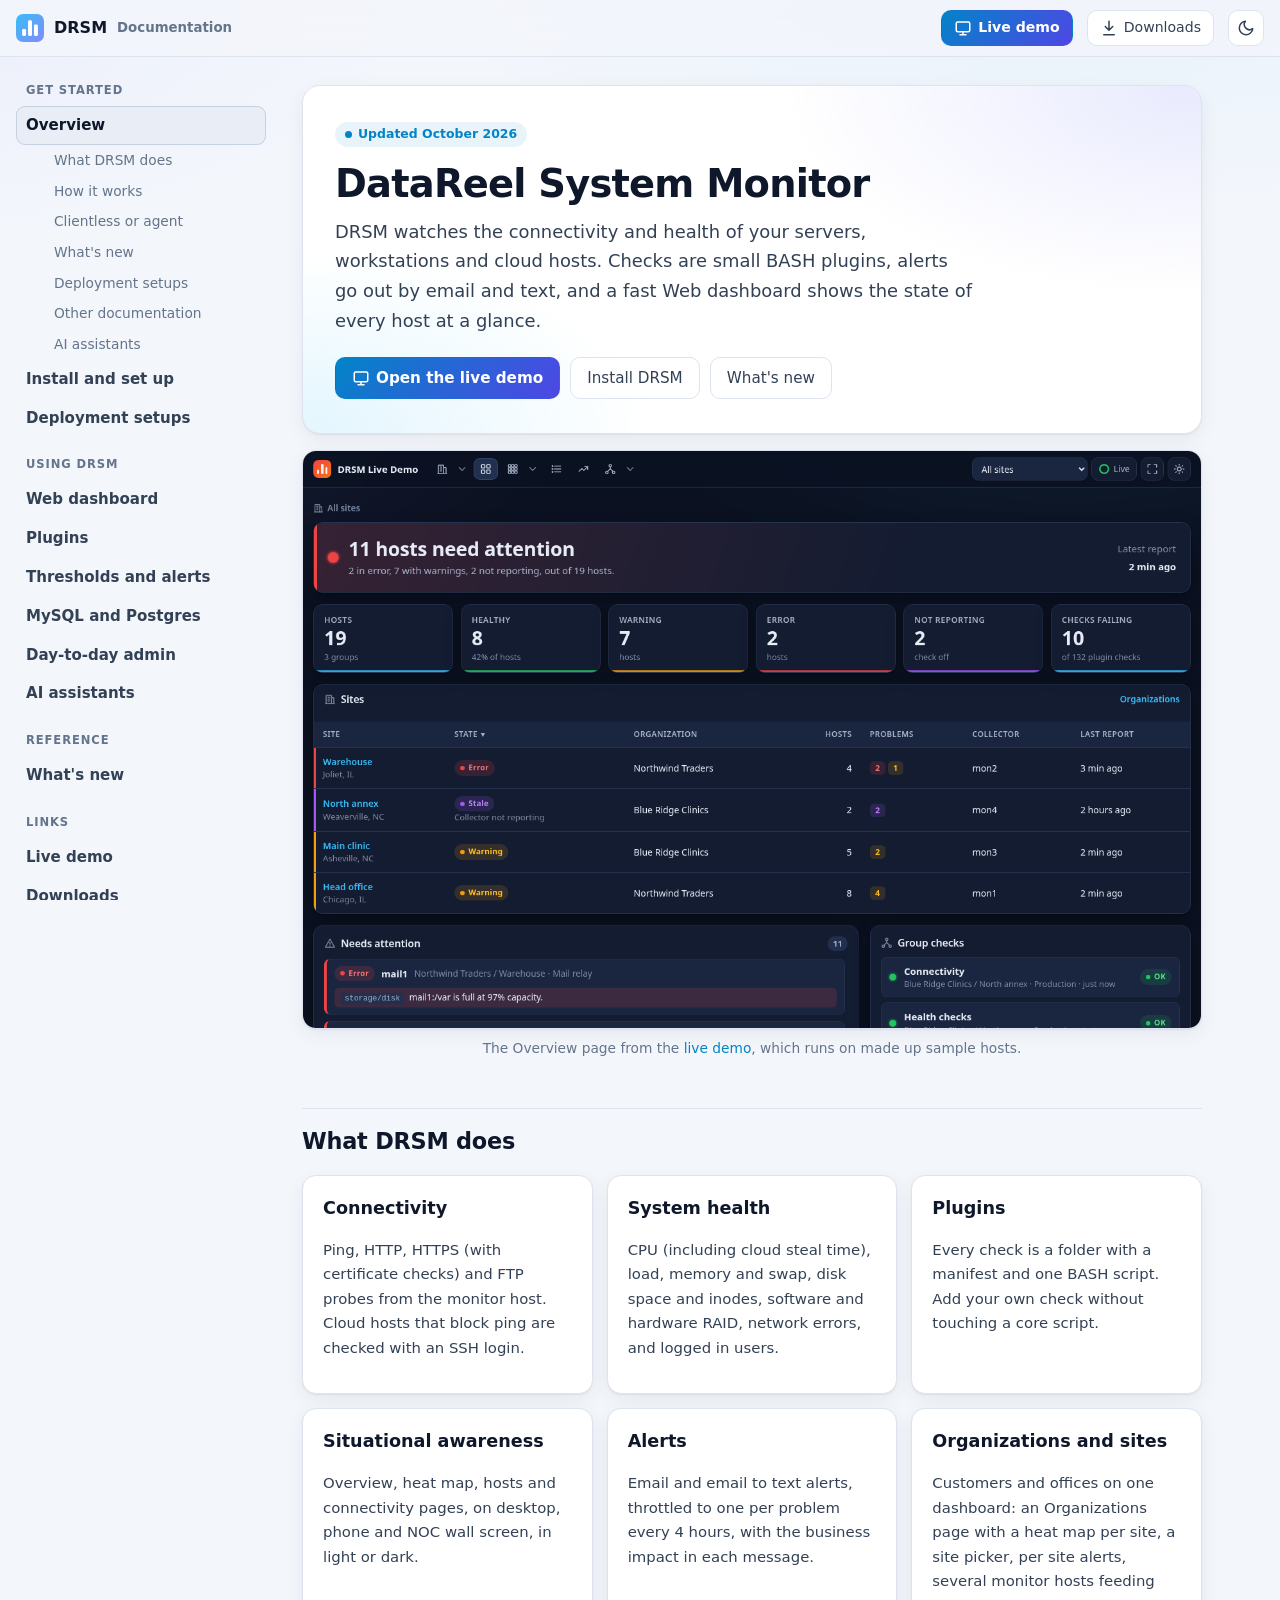
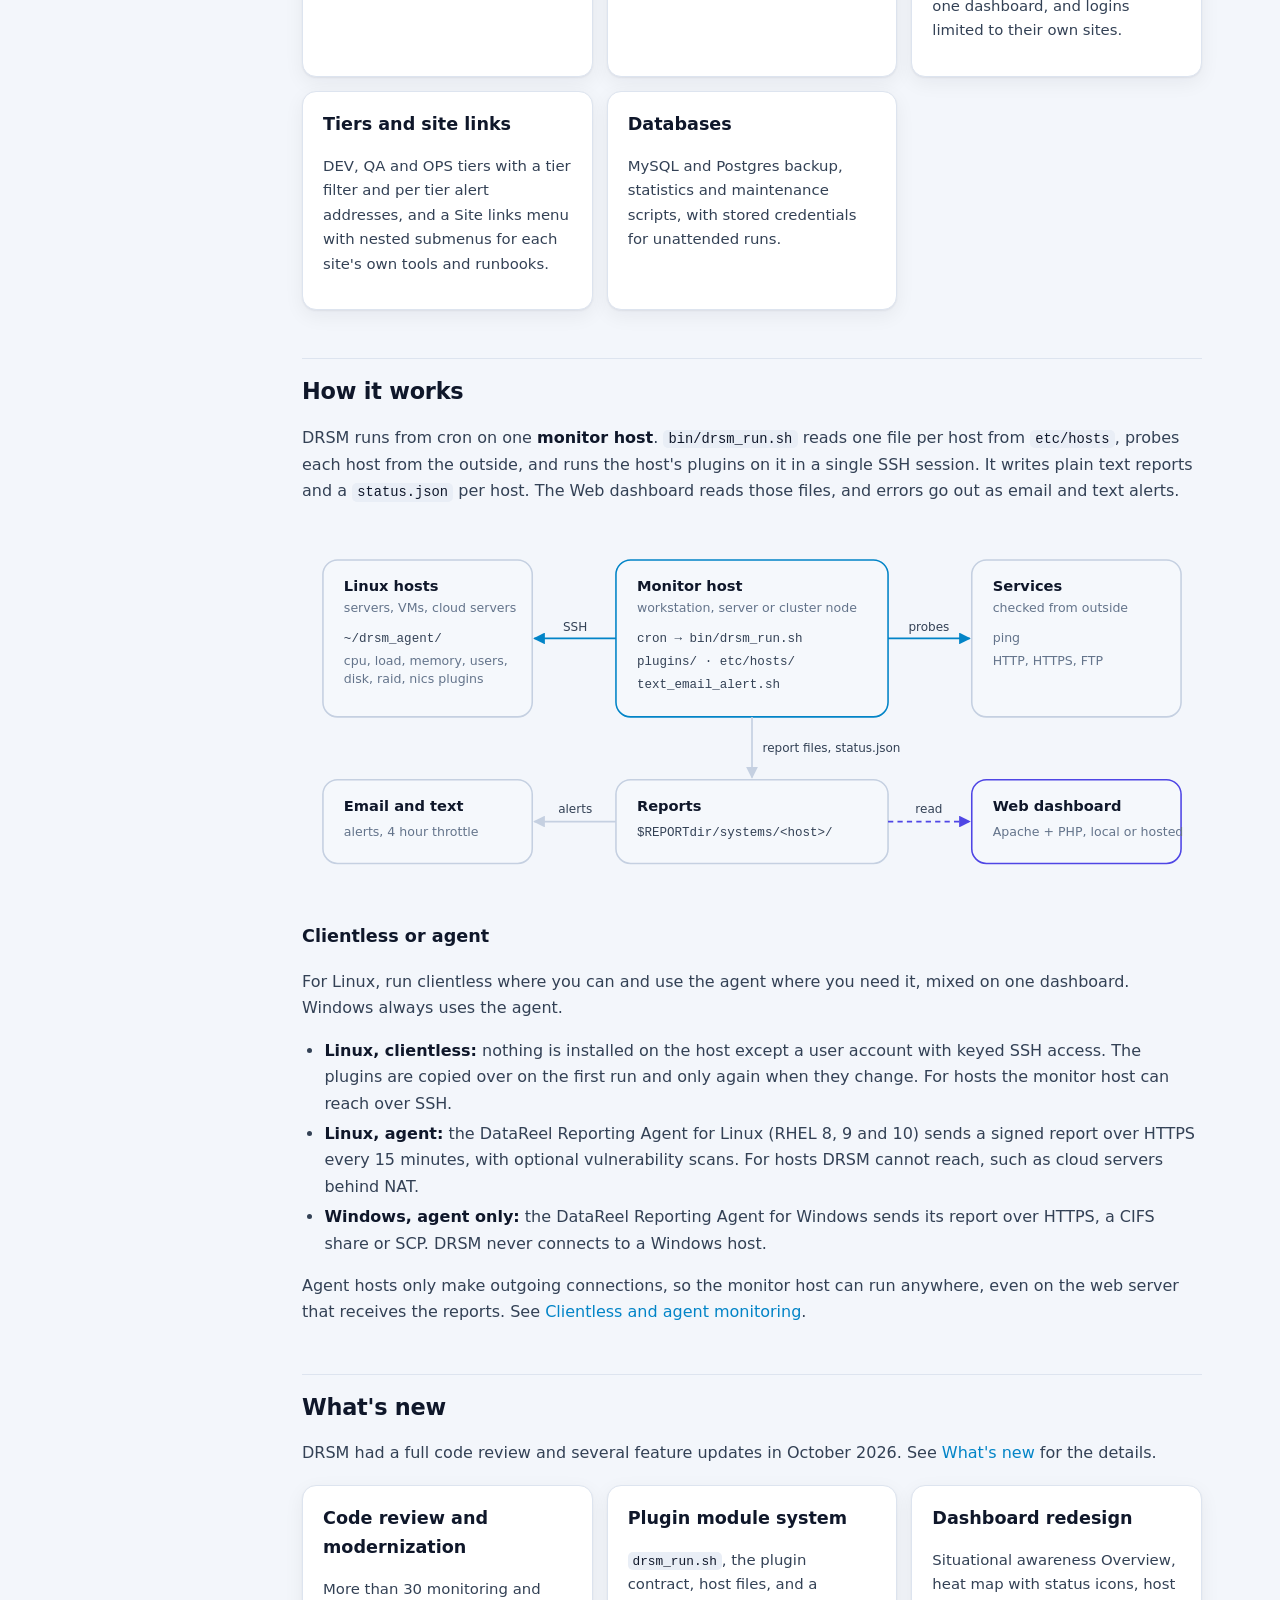
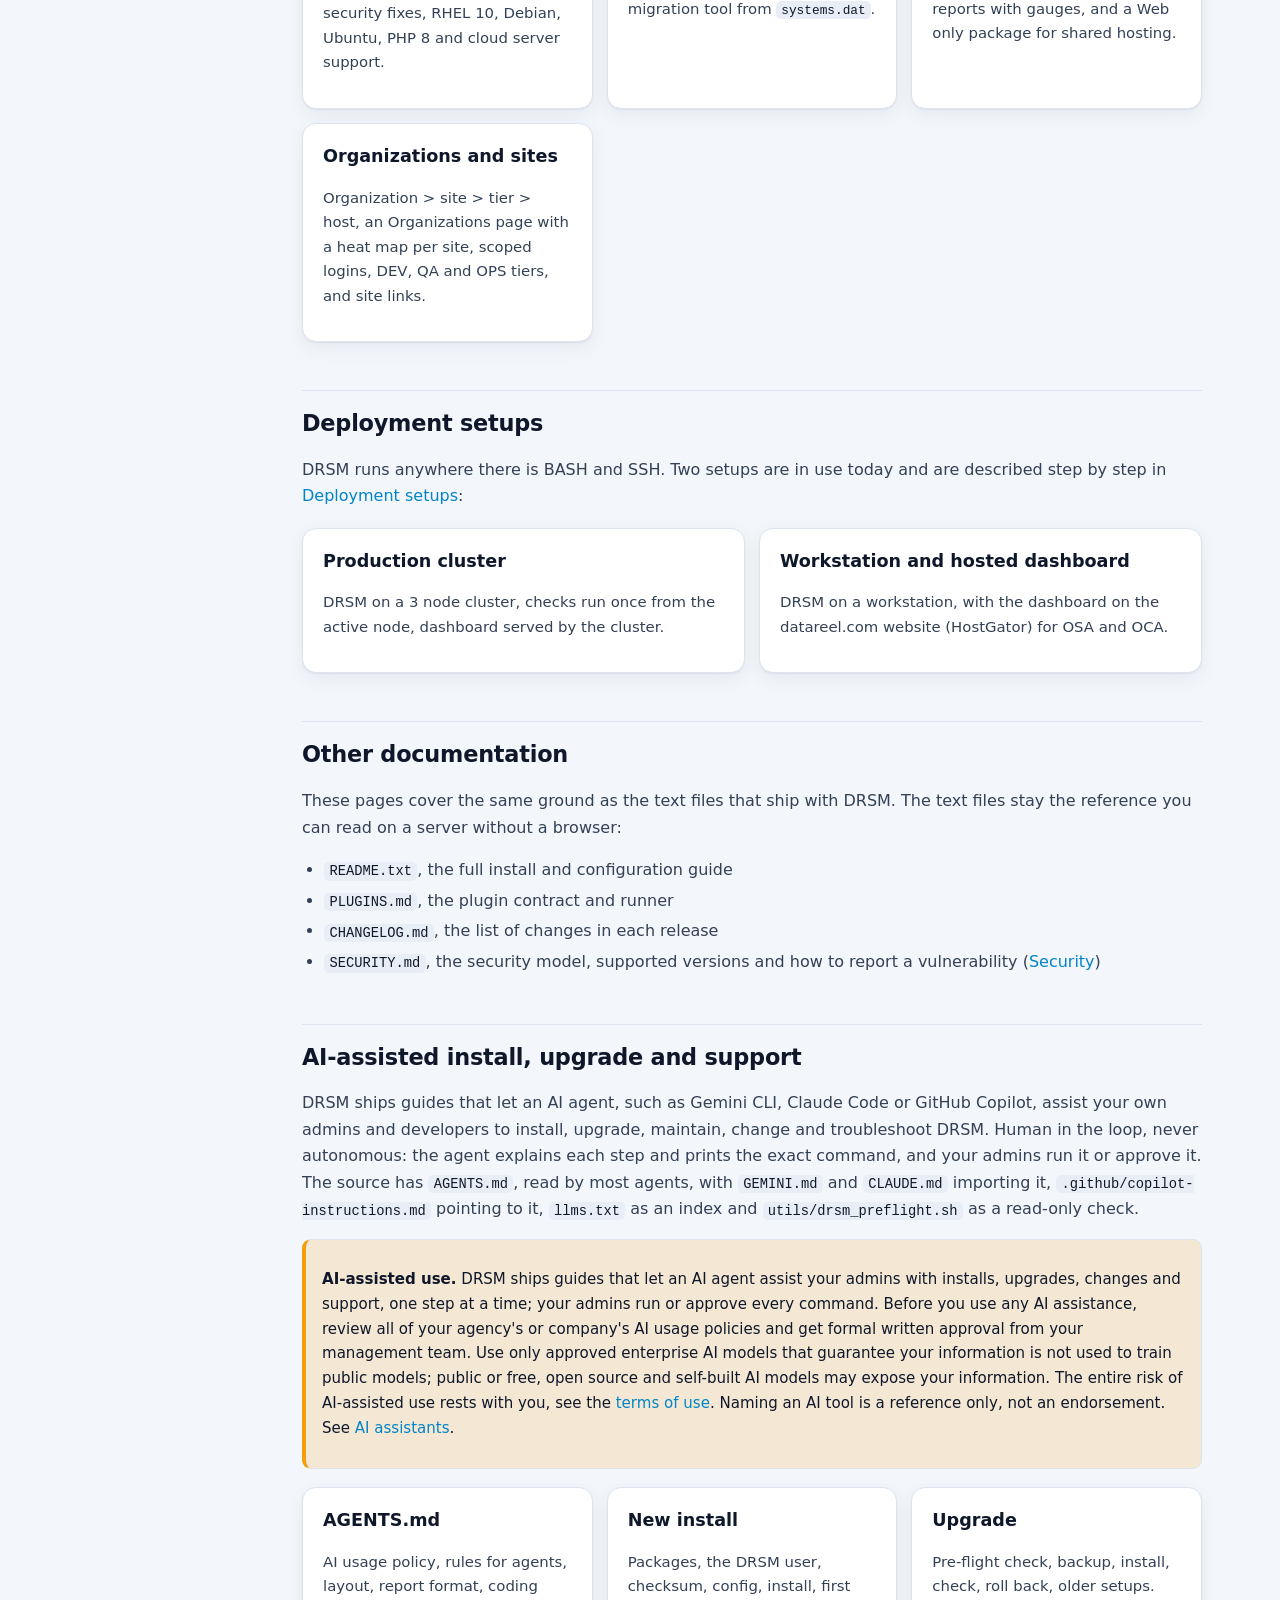
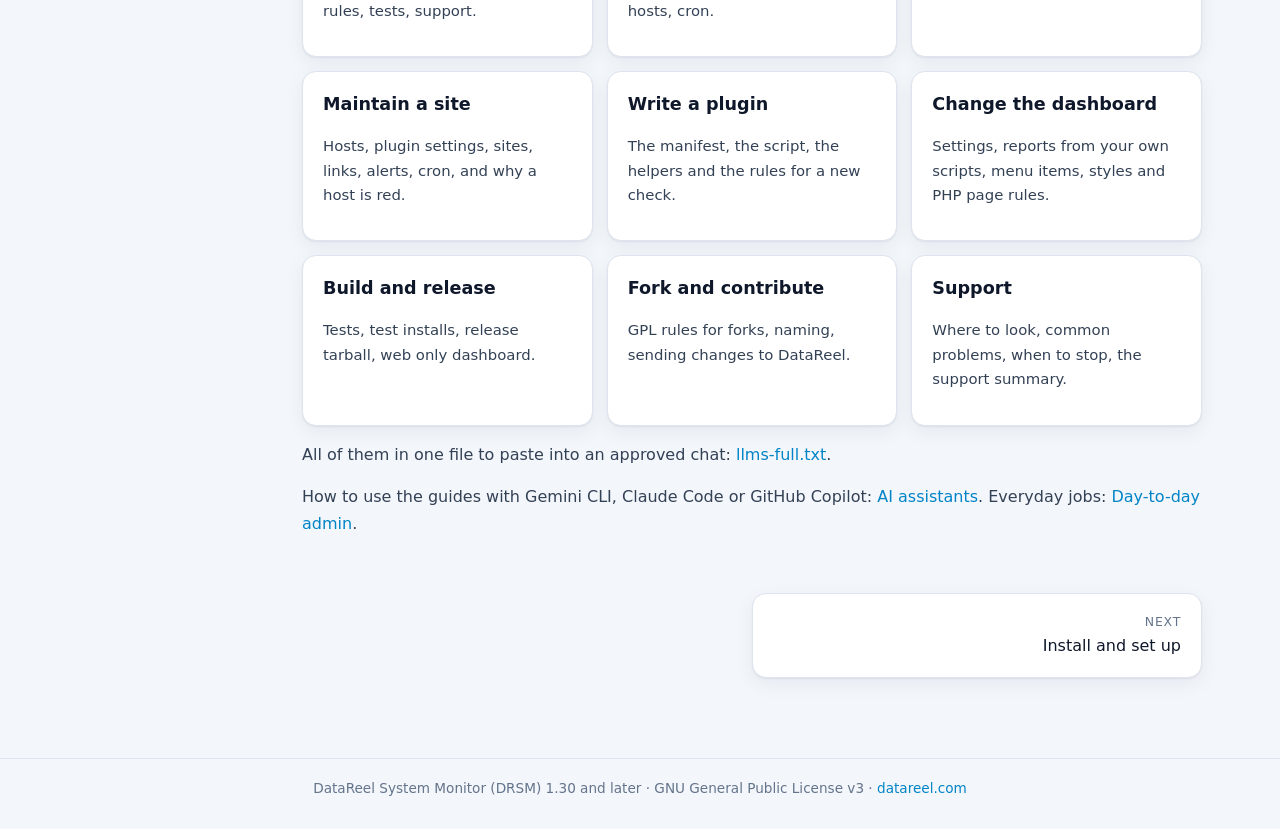
==== commit 63f195c7: "DRSM 1.34: SECURITY.md, AI-assisted guides, release notes New SECURITY.md: supported versions (1.34," ====
--- a/docs/index.html
+++ b/docs/index.html
@@ -139,6 +139,7 @@
   <li><code>README.txt</code>, the full install and configuration guide</li>
   <li><code>PLUGINS.md</code>, the plugin contract and runner</li>
   <li><code>CHANGELOG.md</code>, the list of changes in each release</li>
+  <li><code>SECURITY.md</code>, the security model, supported versions and how to report a vulnerability (<a href="admin.html#security">Security</a>)</li>
 </ul>
 
 <h2 id="ai">AI-assisted install, upgrade and support</h2>
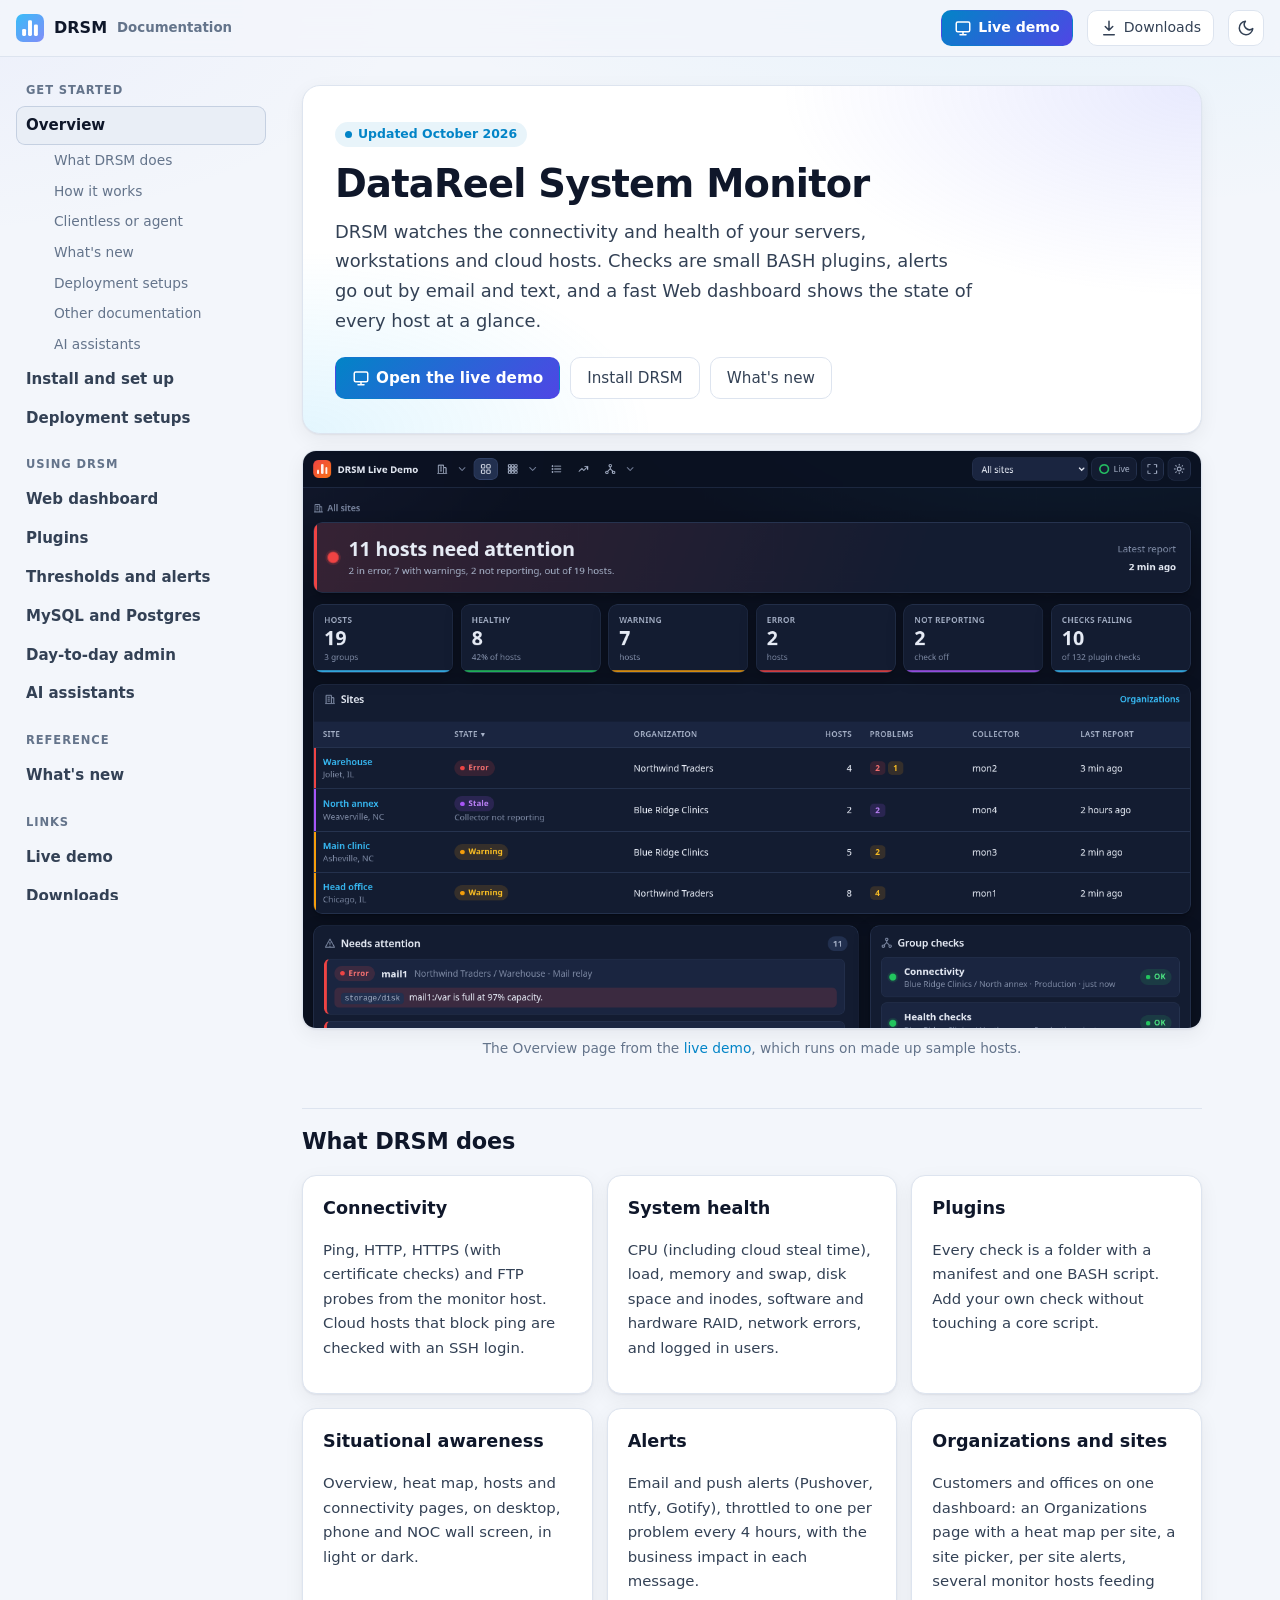
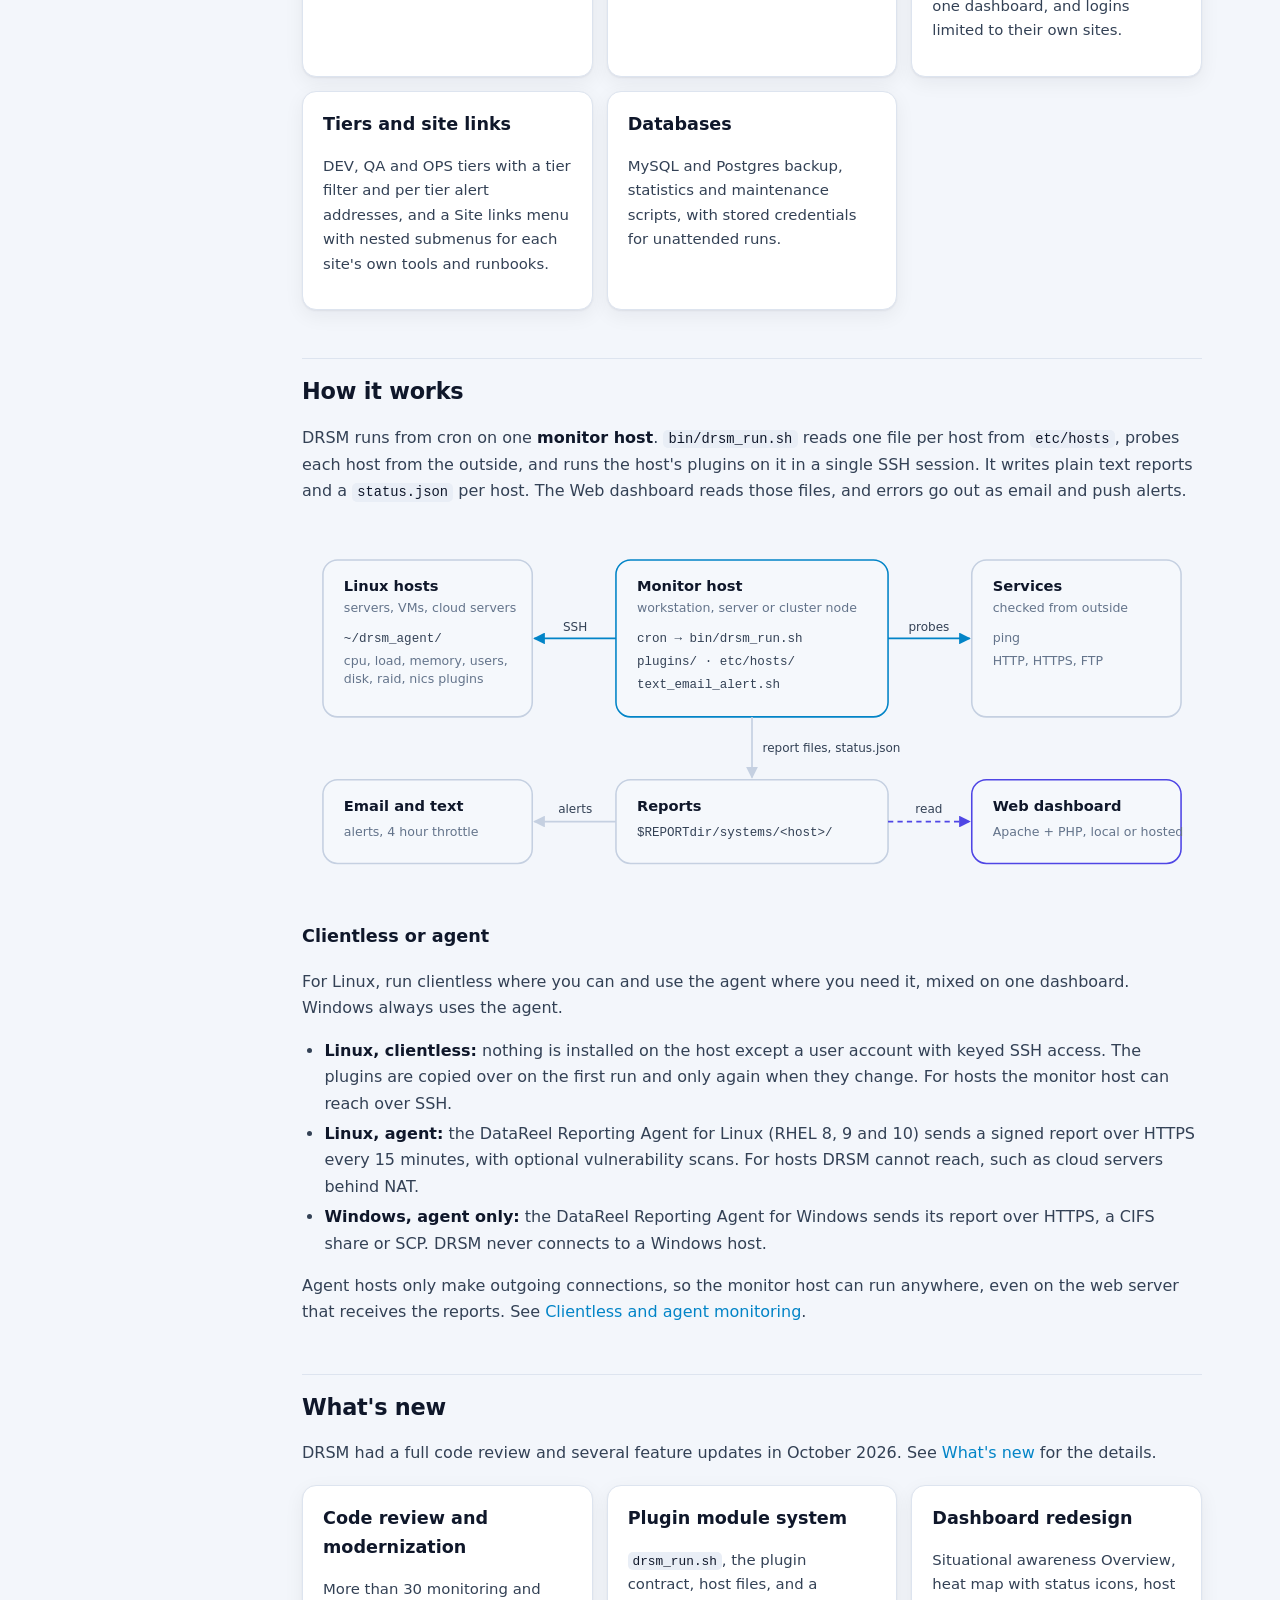
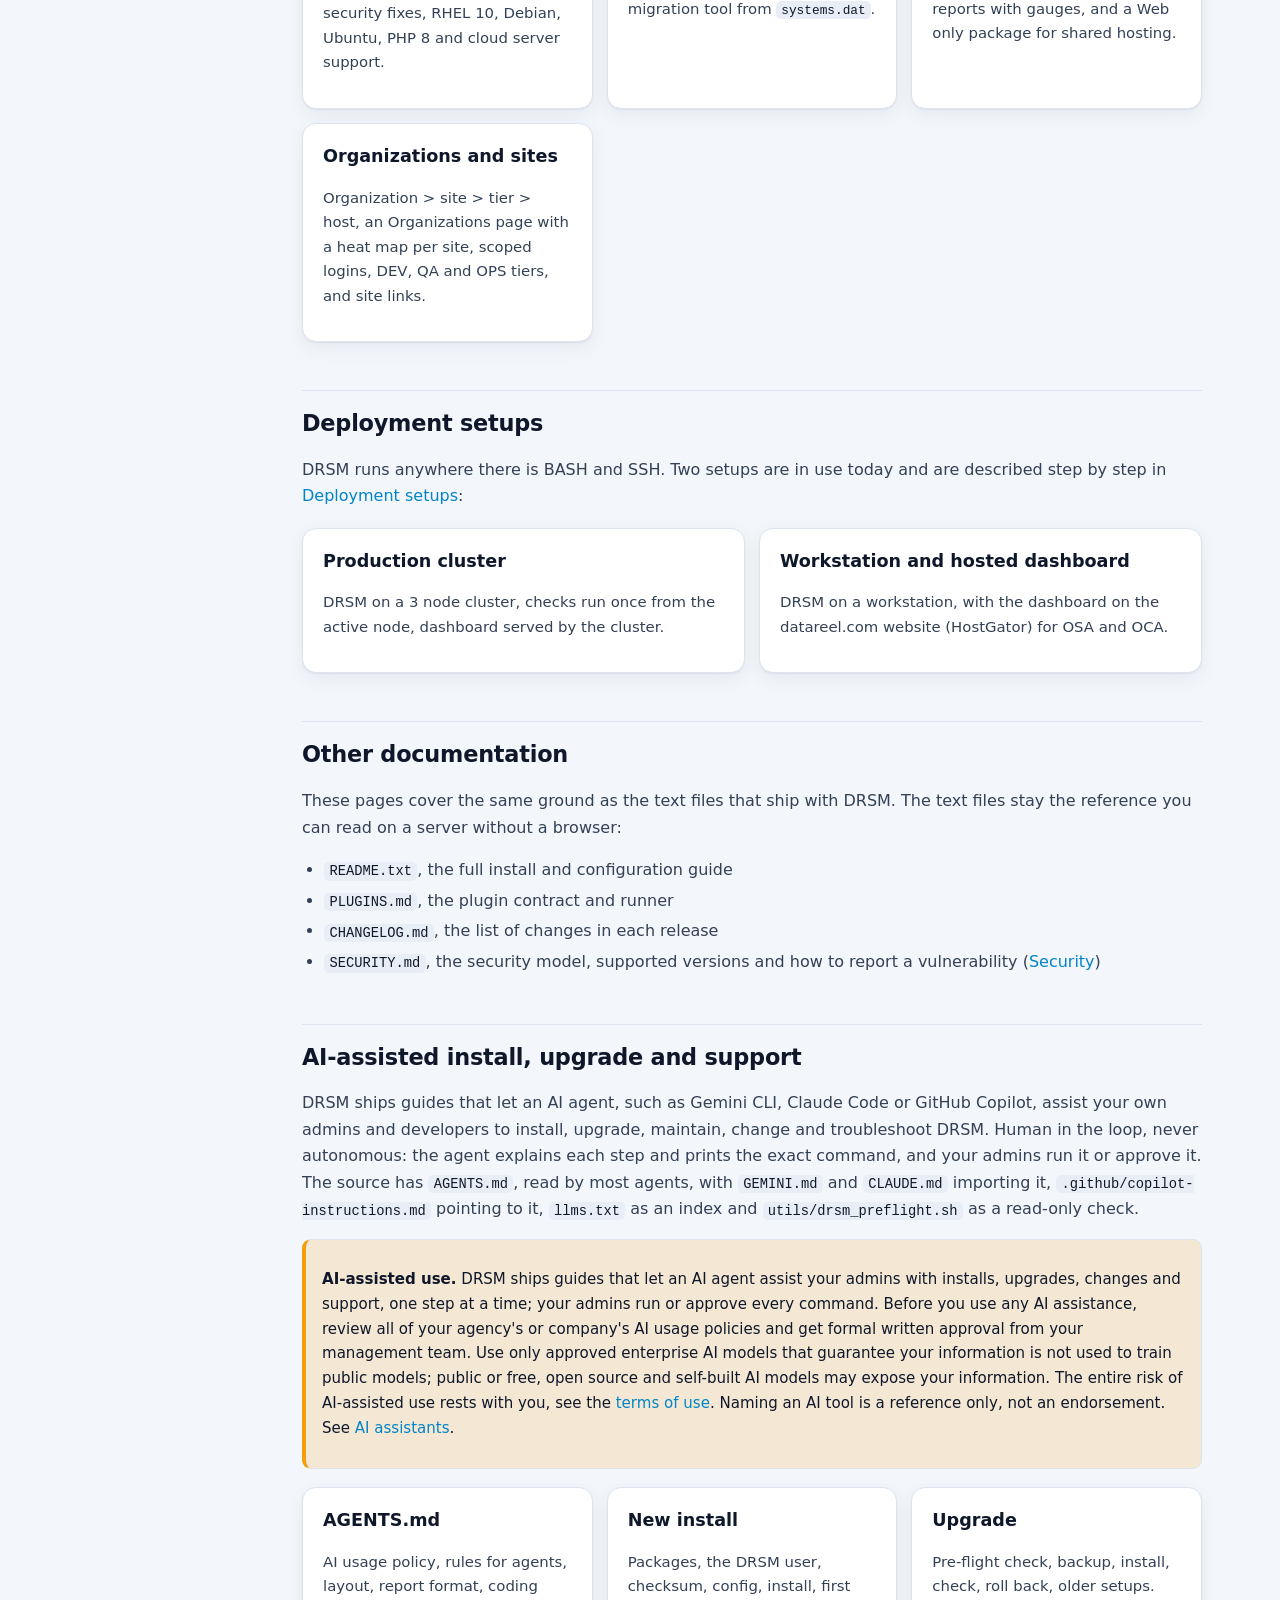
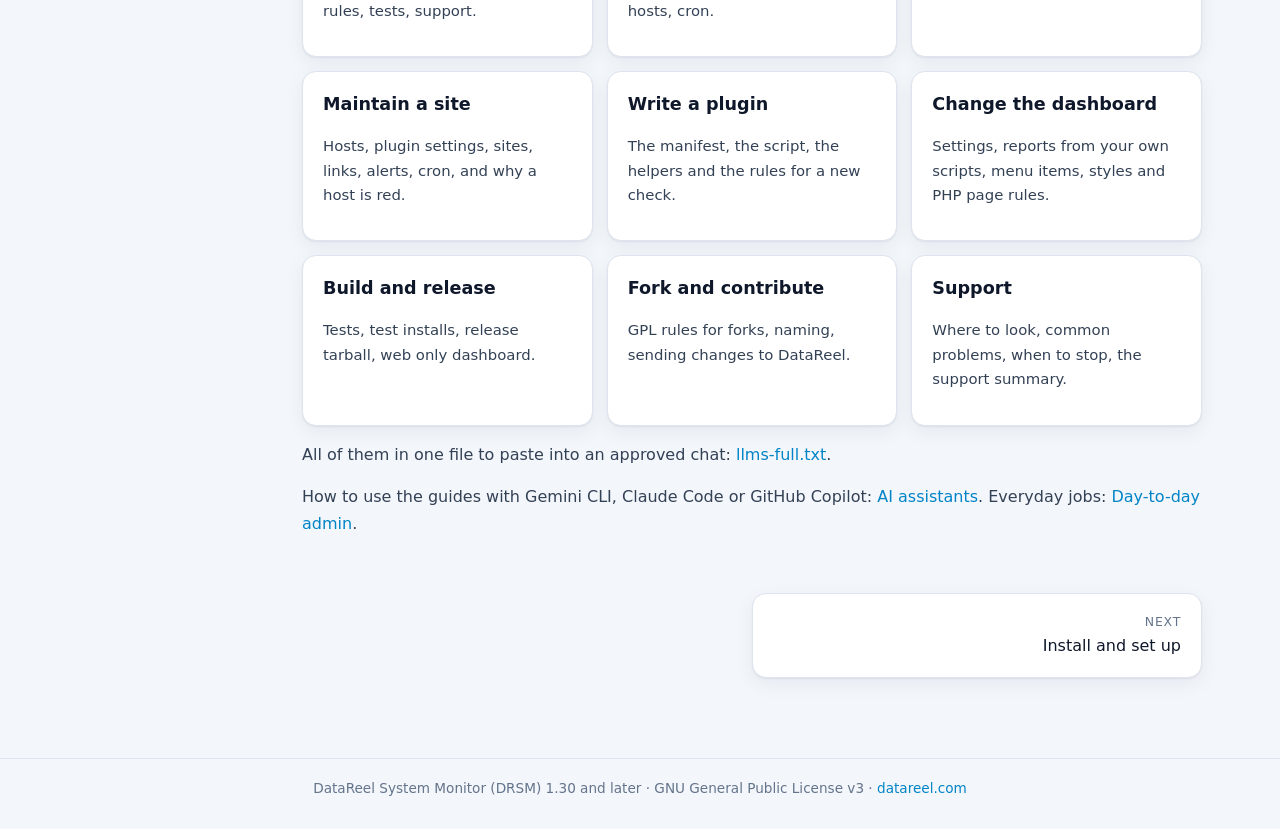
==== commit 28bbe00a: "Push alerts: notify tests and docs Co-Authored-By: Claude Opus 5.5 <noreply@anthropic.com>" ====
--- a/docs/index.html
+++ b/docs/index.html
@@ -48,14 +48,14 @@
   <div class="card"><h3>System health</h3><p>CPU (including cloud steal time), load, memory and swap, disk space and inodes, software and hardware RAID, network errors, and logged in users.</p></div>
   <div class="card"><h3>Plugins</h3><p>Every check is a folder with a manifest and one BASH script. Add your own check without touching a core script.</p></div>
   <div class="card"><h3>Situational awareness</h3><p>Overview, heat map, hosts and connectivity pages, on desktop, phone and NOC wall screen, in light or dark.</p></div>
-  <div class="card"><h3>Alerts</h3><p>Email and email to text alerts, throttled to one per problem every 4 hours, with the business impact in each message.</p></div>
+  <div class="card"><h3>Alerts</h3><p>Email and push alerts (Pushover, ntfy, Gotify), throttled to one per problem every 4 hours, with the business impact in each message.</p></div>
   <div class="card"><h3>Organizations and sites</h3><p>Customers and offices on one dashboard: an Organizations page with a heat map per site, a site picker, per site alerts, several monitor hosts feeding one dashboard, and logins limited to their own sites.</p></div>
   <div class="card"><h3>Tiers and site links</h3><p>DEV, QA and OPS tiers with a tier filter and per tier alert addresses, and a Site links menu with nested submenus for each site's own tools and runbooks.</p></div>
   <div class="card"><h3>Databases</h3><p>MySQL and Postgres backup, statistics and maintenance scripts, with stored credentials for unattended runs.</p></div>
 </div>
 
 <h2 id="how">How it works</h2>
-<p>DRSM runs from cron on one <strong>monitor host</strong>. <code>bin/drsm_run.sh</code> reads one file per host from <code>etc/hosts</code>, probes each host from the outside, and runs the host's plugins on it in a single SSH session. It writes plain text reports and a <code>status.json</code> per host. The Web dashboard reads those files, and errors go out as email and text alerts.</p>
+<p>DRSM runs from cron on one <strong>monitor host</strong>. <code>bin/drsm_run.sh</code> reads one file per host from <code>etc/hosts</code>, probes each host from the outside, and runs the host's plugins on it in a single SSH session. It writes plain text reports and a <code>status.json</code> per host. The Web dashboard reads those files, and errors go out as email and push alerts.</p>
 
 <svg class="diagram" viewBox="0 0 860 330" role="img" aria-labelledby="dg-t">
 <title id="dg-t">How DRSM works: the monitor host runs drsm_run.sh from cron, probes hosts from outside, runs plugins on hosts over SSH, and writes reports that the Web dashboard reads.</title>
